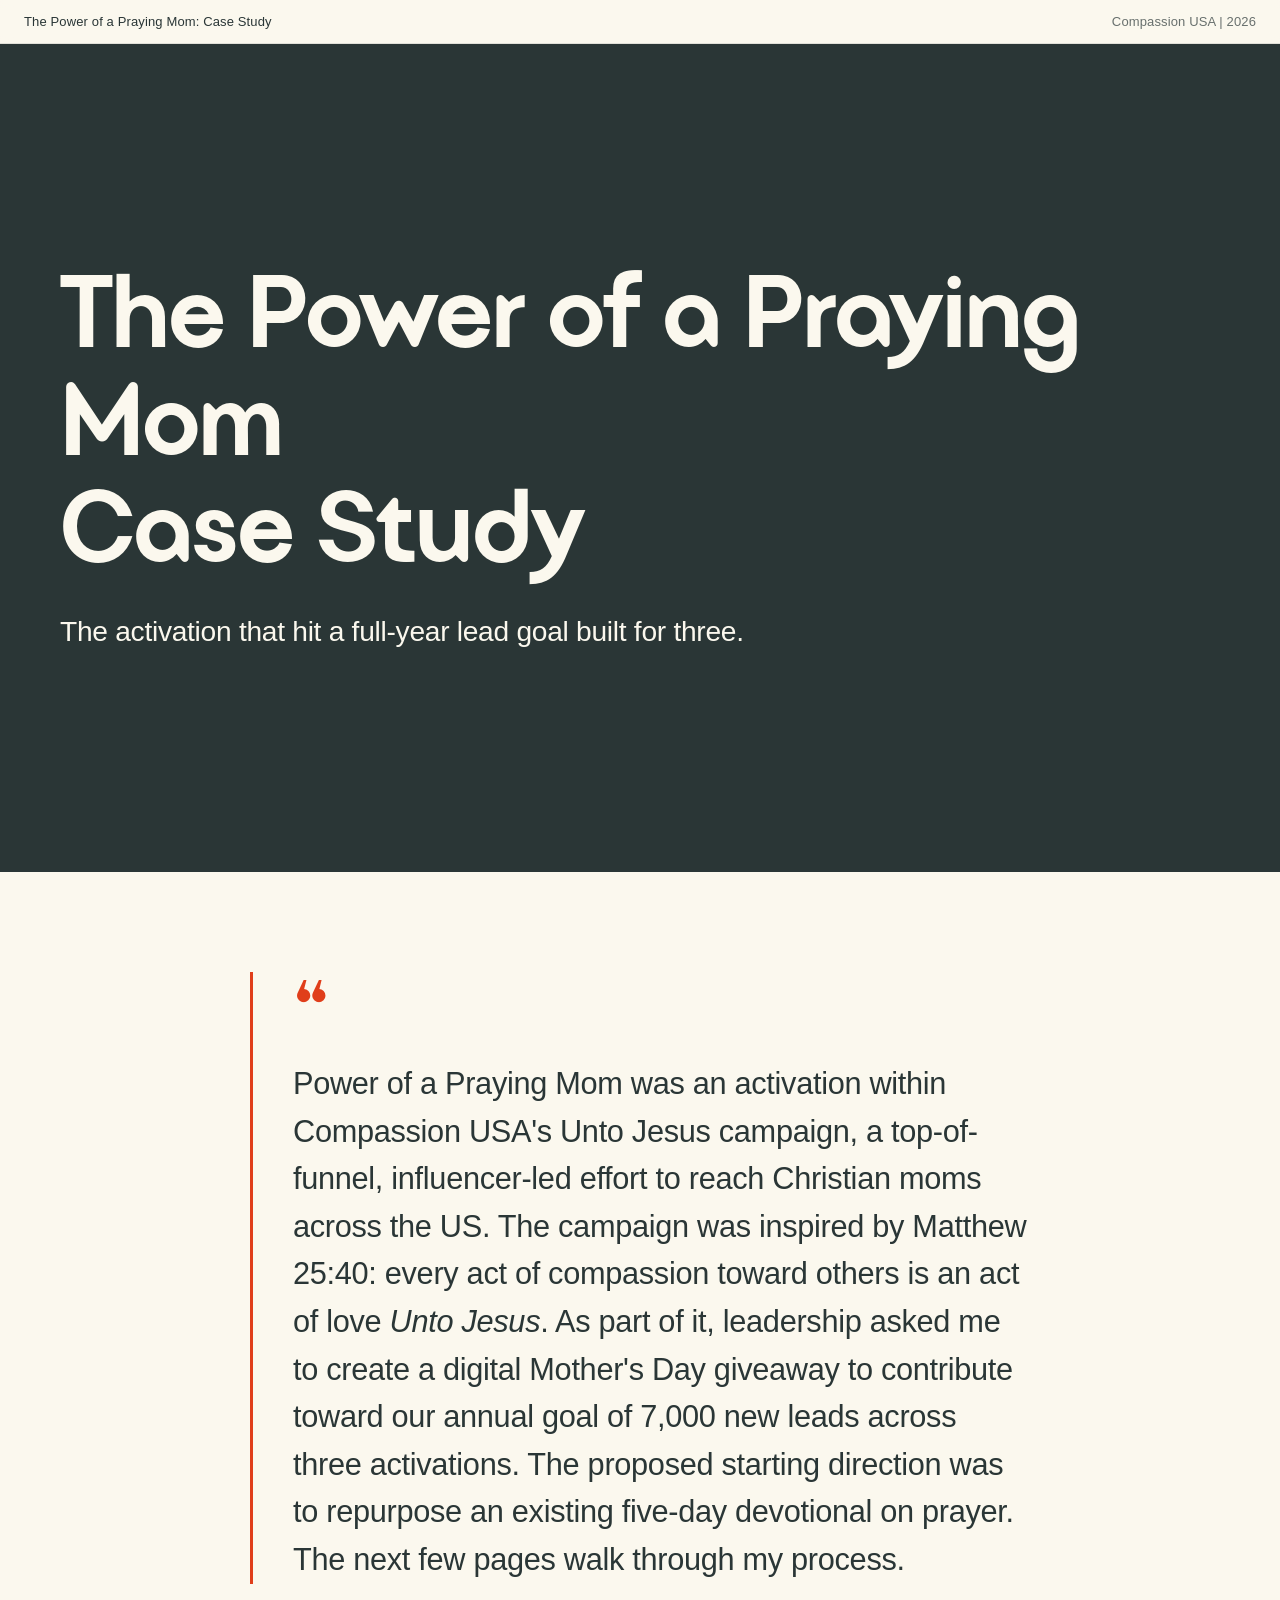
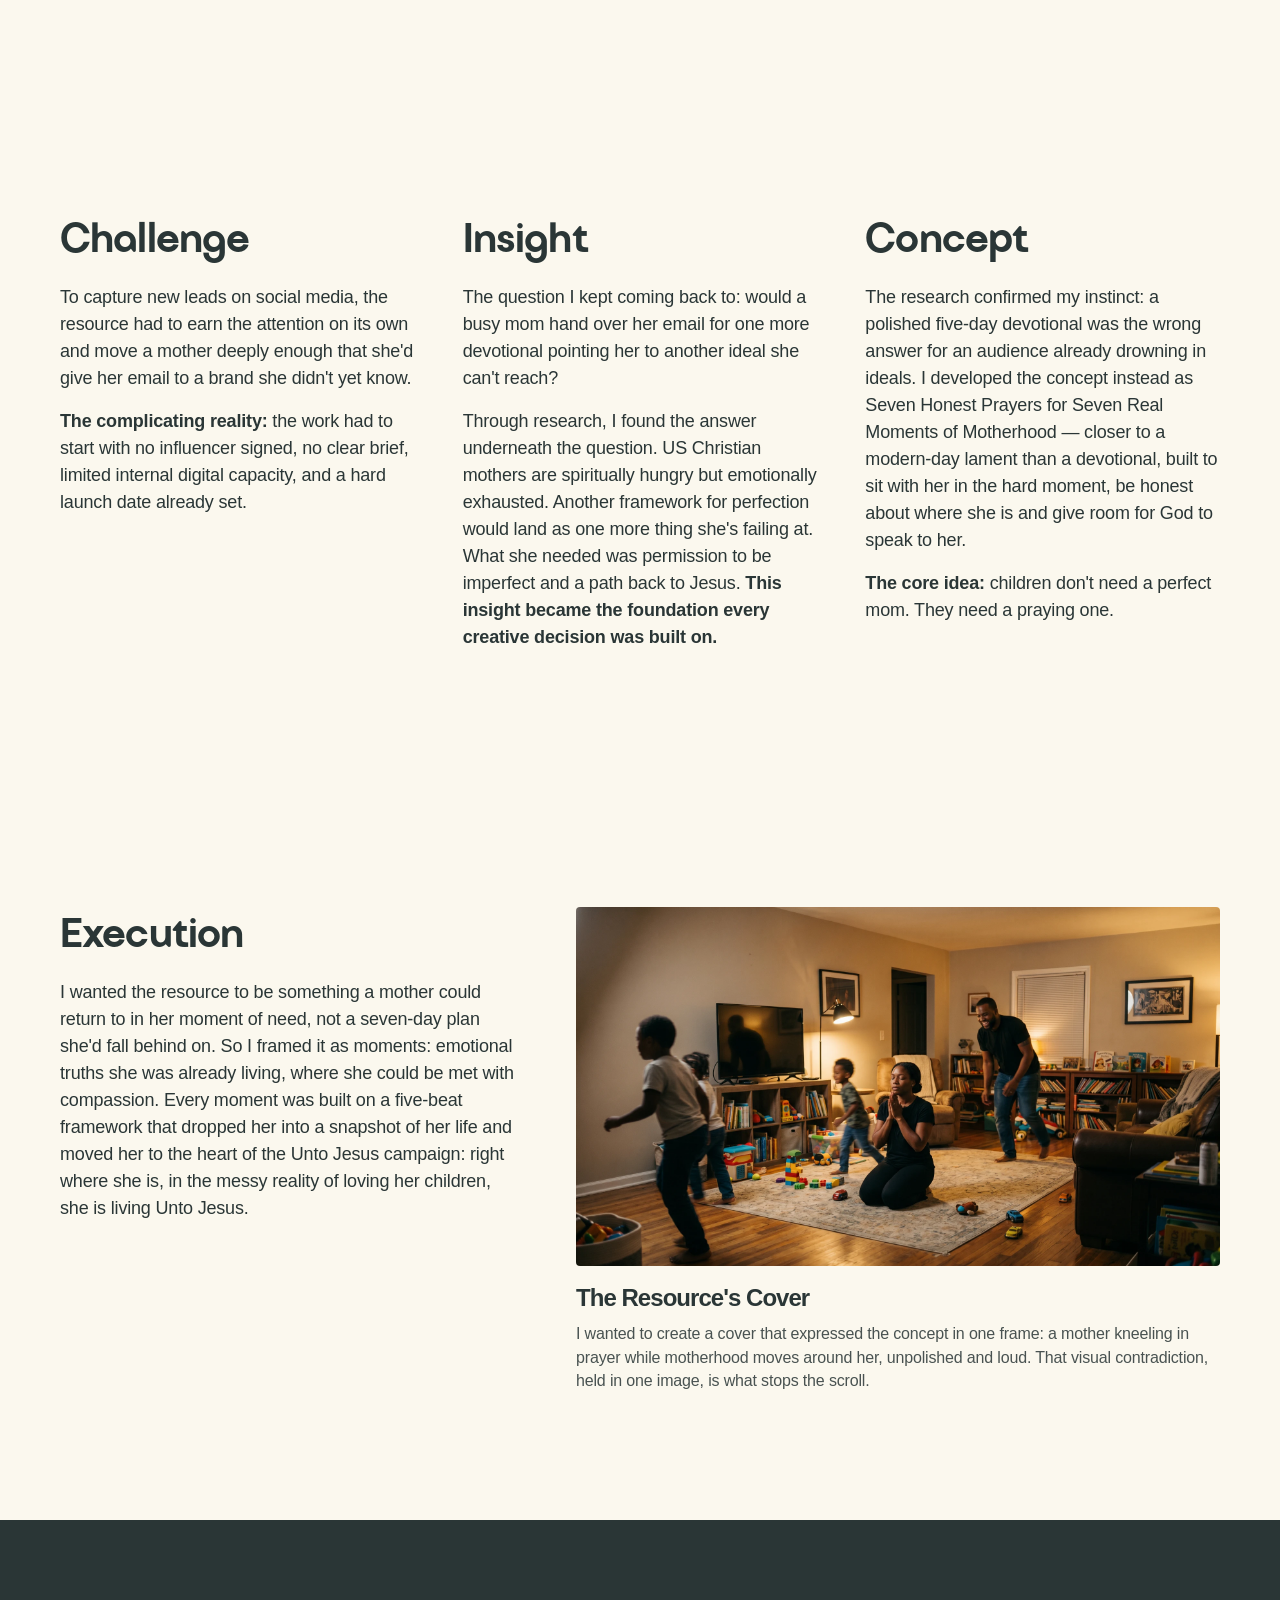
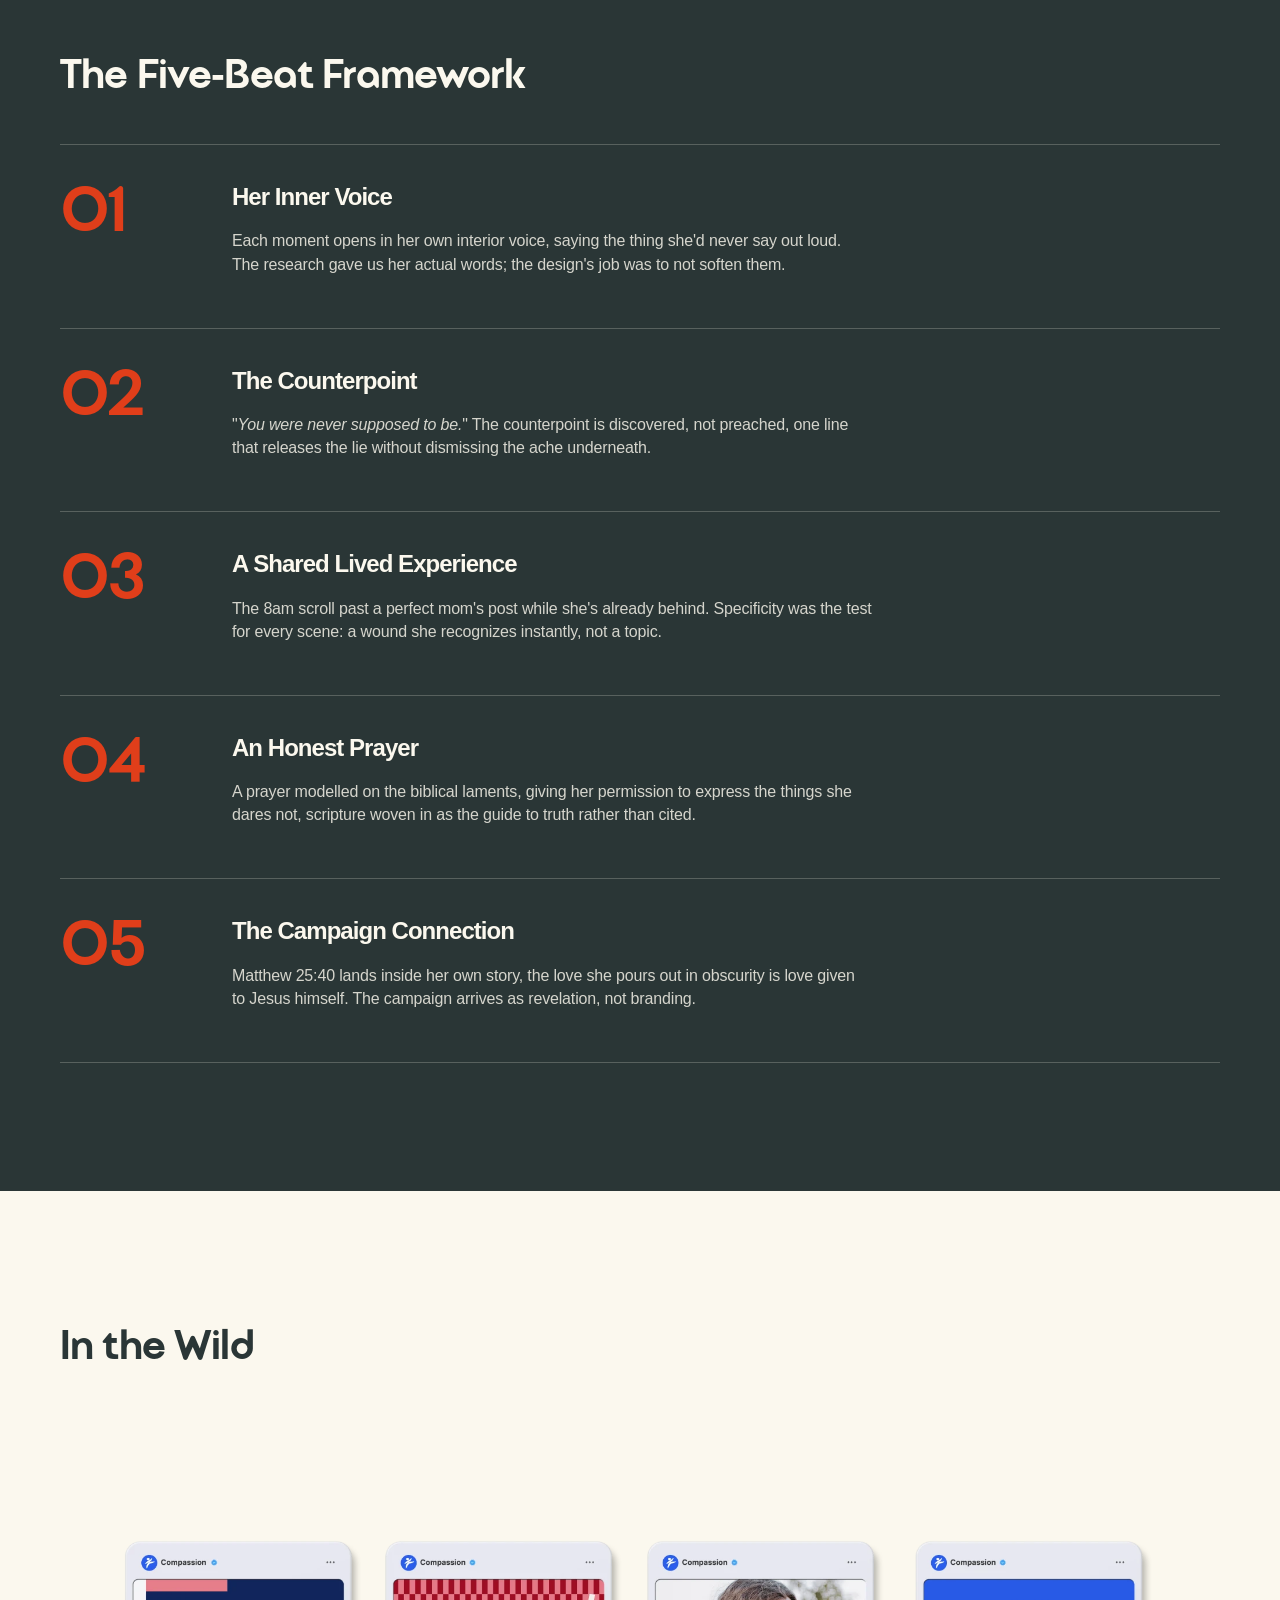
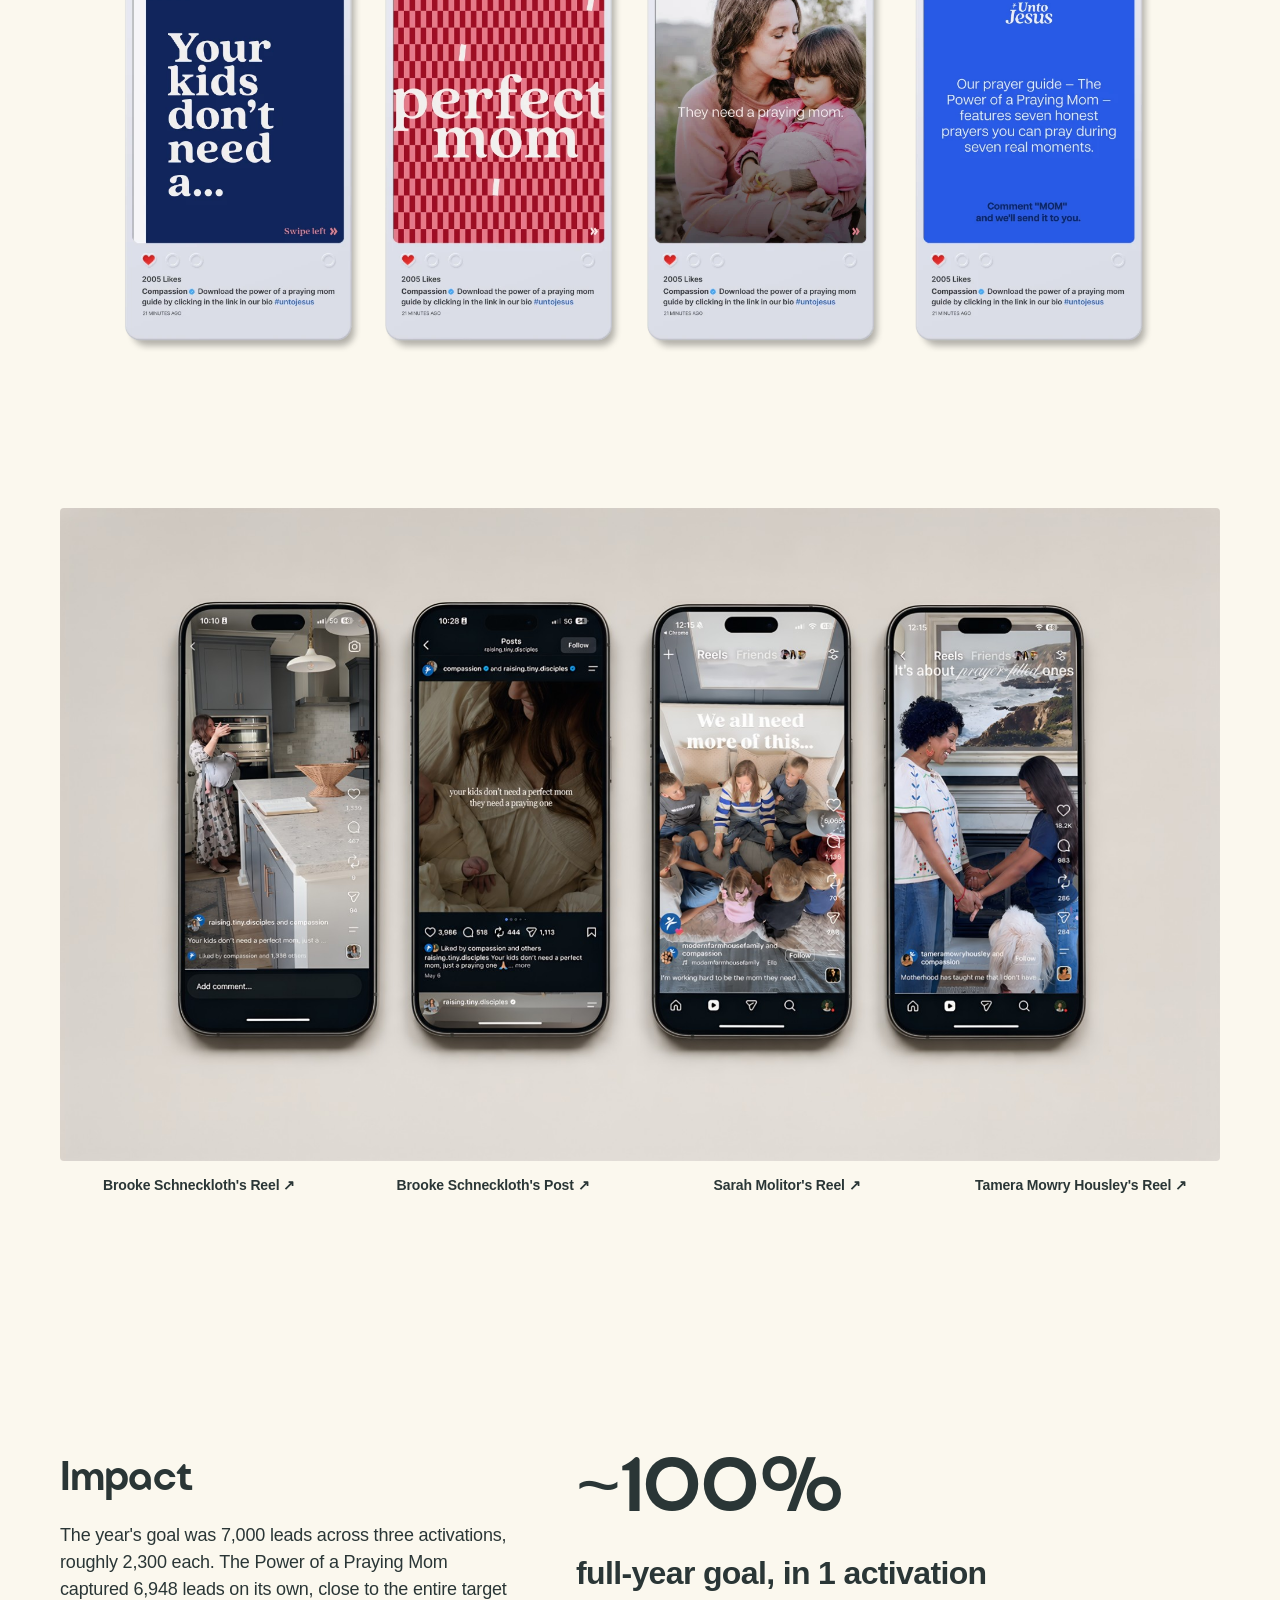
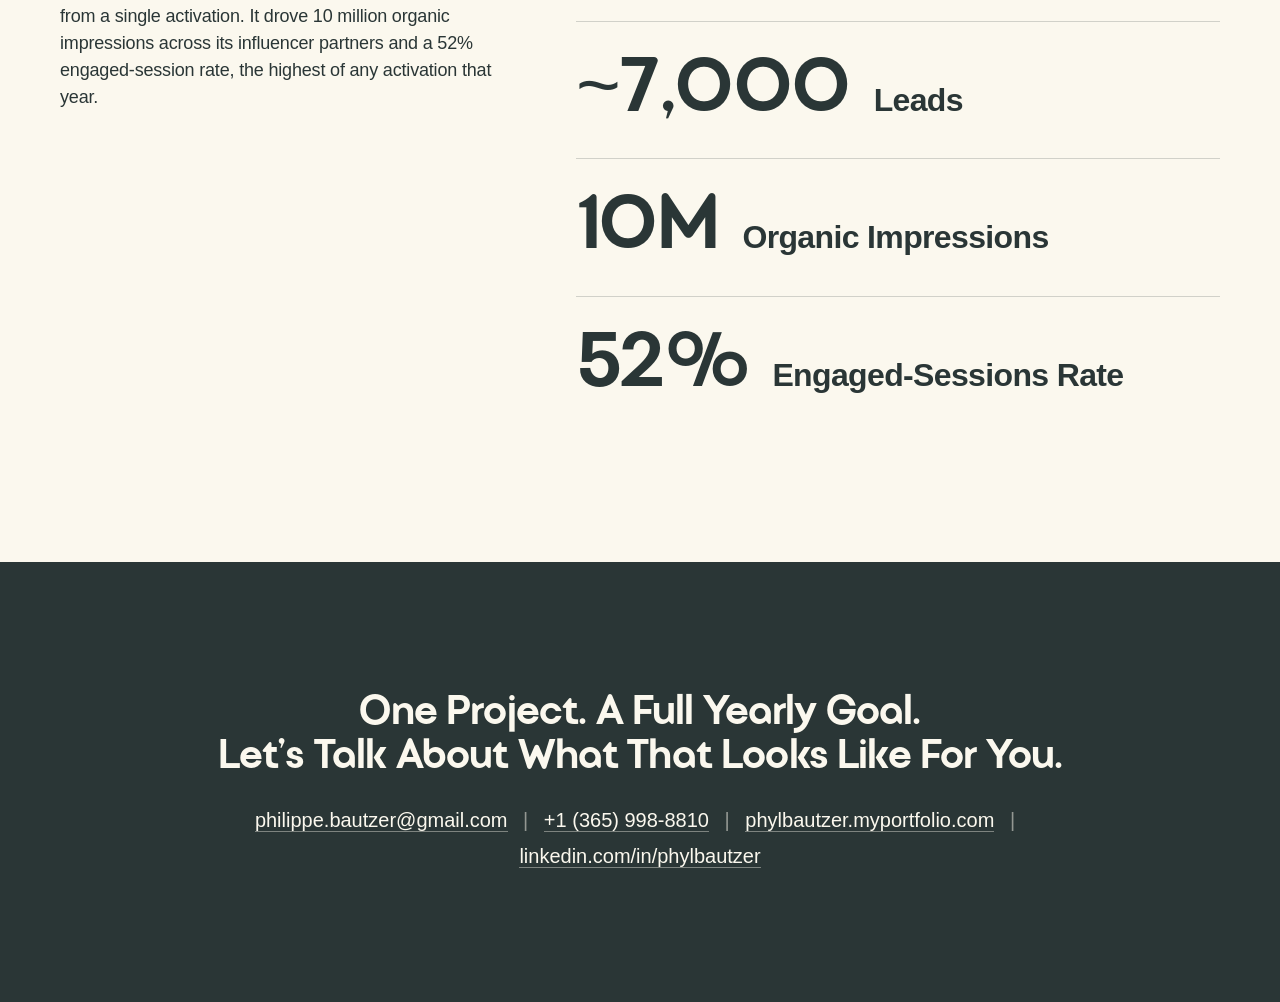
==== index.html @ 55fdddd6 "Initial build: Power of a Praying Mom case study page" ====
<!DOCTYPE html>
<html lang="en">
<head>
<meta charset="UTF-8">
<meta name="viewport" content="width=device-width, initial-scale=1.0">
<title>The Power of a Praying Mom: Case Study</title>
<meta name="description" content="How a repurposed devotional became a five-beat prayer framework that hit a full-year lead goal in a single activation, a Compassion USA case study by Phyl Bautzer.">
<link rel="stylesheet" href="assets/styles.css">
</head>
<body>

<header class="site-bar">
  <span class="site-bar__title">The Power of a Praying Mom: Case Study</span>
  <span class="site-bar__meta">Compassion USA | 2026</span>
</header>

<main>

  <!-- Cover -->
  <section class="section section--cover">
    <div class="section__inner">
      <h1 class="display">The Power of a Praying Mom<br>Case Study</h1>
      <p class="lede">The activation that hit a full-year lead goal built for three.</p>
    </div>
  </section>

  <!-- Context -->
  <section class="section section--context">
    <div class="section__inner">
      <div class="context">
        <span class="context__mark" aria-hidden="true">&#8220;</span>
        <p class="body-large">Power of a Praying Mom was an activation within Compassion USA's Unto Jesus campaign, a top-of-funnel, influencer-led effort to reach Christian moms across the US. The campaign was inspired by Matthew 25:40: every act of compassion toward others is an act of love <em>Unto Jesus</em>. As part of it, leadership asked me to create a digital Mother's Day giveaway to contribute toward our annual goal of 7,000 new leads across three activations. The proposed starting direction was to repurpose an existing five-day devotional on prayer. The next few pages walk through my process.</p>
      </div>
    </div>
  </section>

  <!-- Challenge / Insight / Concept -->
  <section class="section section--triptych">
    <div class="section__inner">
      <div class="triptych">
        <div class="triptych__col">
          <h2 class="h2">Challenge</h2>
          <p class="body">To capture new leads on social media, the resource had to earn the attention on its own and move a mother deeply enough that she'd give her email to a brand she didn't yet know.</p>
          <p class="body"><strong>The complicating reality:</strong> the work had to start with no influencer signed, no clear brief, limited internal digital capacity, and a hard launch date already set.</p>
        </div>
        <div class="triptych__col">
          <h2 class="h2">Insight</h2>
          <p class="body">The question I kept coming back to: would a busy mom hand over her email for one more devotional pointing her to another ideal she can't reach?</p>
          <p class="body">Through research, I found the answer underneath the question. US Christian mothers are spiritually hungry but emotionally exhausted. Another framework for perfection would land as one more thing she's failing at. What she needed was permission to be imperfect and a path back to Jesus. <strong>This insight became the foundation every creative decision was built on.</strong></p>
        </div>
        <div class="triptych__col">
          <h2 class="h2">Concept</h2>
          <p class="body">The research confirmed my instinct: a polished five-day devotional was the wrong answer for an audience already drowning in ideals. I developed the concept instead as Seven Honest Prayers for Seven Real Moments of Motherhood — closer to a modern-day lament than a devotional, built to sit with her in the hard moment, be honest about where she is and give room for God to speak to her.</p>
          <p class="body"><strong>The core idea:</strong> children don't need a perfect mom. They need a praying one.</p>
        </div>
      </div>
    </div>
  </section>

  <!-- Execution -->
  <section class="section section--execution">
    <div class="section__inner">
      <div class="execution">
        <div class="execution__text">
          <h2 class="h2">Execution</h2>
          <p class="body">I wanted the resource to be something a mother could return to in her moment of need, not a seven-day plan she'd fall behind on. So I framed it as moments: emotional truths she was already living, where she could be met with compassion. Every moment was built on a five-beat framework that dropped her into a snapshot of her life and moved her to the heart of the Unto Jesus campaign: right where she is, in the messy reality of loving her children, she is living Unto Jesus.</p>
        </div>
        <figure class="execution__figure">
          <img src="assets/images/execution-cover.webp" alt="A mother kneels in prayer on the living room floor while her children play and run around her." loading="lazy">
          <figcaption>
            <span class="h3">The Resource's Cover</span>
            <span class="caption">I wanted to create a cover that expressed the concept in one frame: a mother kneeling in prayer while motherhood moves around her, unpolished and loud. That visual contradiction, held in one image, is what stops the scroll.</span>
          </figcaption>
        </figure>
      </div>
    </div>
  </section>

  <!-- Five-Beat Framework -->
  <section class="section section--framework">
    <div class="section__inner">
      <h2 class="h2">The Five-Beat Framework</h2>
      <ol class="framework">
        <li class="framework__beat">
          <span class="beat-num display">01</span>
          <div class="framework__beat-copy">
            <h3 class="h3">Her Inner Voice</h3>
            <p class="caption">Each moment opens in her own interior voice, saying the thing she'd never say out loud. The research gave us her actual words; the design's job was to not soften them.</p>
          </div>
        </li>
        <li class="framework__beat">
          <span class="beat-num display">02</span>
          <div class="framework__beat-copy">
            <h3 class="h3">The Counterpoint</h3>
            <p class="caption">"<em>You were never supposed to be.</em>" The counterpoint is discovered, not preached, one line that releases the lie without dismissing the ache underneath.</p>
          </div>
        </li>
        <li class="framework__beat">
          <span class="beat-num display">03</span>
          <div class="framework__beat-copy">
            <h3 class="h3">A Shared Lived Experience</h3>
            <p class="caption">The 8am scroll past a perfect mom's post while she's already behind. Specificity was the test for every scene: a wound she recognizes instantly, not a topic.</p>
          </div>
        </li>
        <li class="framework__beat">
          <span class="beat-num display">04</span>
          <div class="framework__beat-copy">
            <h3 class="h3">An Honest Prayer</h3>
            <p class="caption">A prayer modelled on the biblical laments, giving her permission to express the things she dares not, scripture woven in as the guide to truth rather than cited.</p>
          </div>
        </li>
        <li class="framework__beat">
          <span class="beat-num display">05</span>
          <div class="framework__beat-copy">
            <h3 class="h3">The Campaign Connection</h3>
            <p class="caption">Matthew 25:40 lands inside her own story, the love she pours out in obscurity is love given to Jesus himself. The campaign arrives as revelation, not branding.</p>
          </div>
        </li>
      </ol>
    </div>
  </section>

  <!-- Social proof -->
  <section class="section section--social">
    <div class="section__inner">
      <h2 class="h2">In the Wild</h2>

      <div class="social-block">
        <img src="assets/images/social-posts.webp" alt="Four Compassion Instagram post mockups: a bold headline card, a checkerboard 'perfect mom' card, a mother and daughter photo, and an Unto Jesus prayer-guide card." loading="lazy" class="social-block__img">
      </div>

      <div class="social-block">
        <div class="phone-strip">
          <img src="assets/images/social-phones.jpg" alt="Four phone screens showing influencer Instagram posts and reels about the Power of a Praying Mom prayer guide." loading="lazy" class="social-block__img">
          <a class="phone-strip__link" style="left:0%;width:25%" href="https://www.instagram.com/p/DYNIEpit6vM/" target="_blank" rel="noopener" aria-label="View Brooke Schneckloth's Power of a Praying Mom Instagram Reel"></a>
          <a class="phone-strip__link" style="left:25%;width:25%" href="https://www.instagram.com/p/DYAAEEFjeEn/?igsh=MXh1MHZuN2M1NnFjYQ%3D%3D" target="_blank" rel="noopener" aria-label="View Brooke Schneckloth's Power of a Praying Mom Instagram Post"></a>
          <a class="phone-strip__link" style="left:50%;width:25%" href="https://www.instagram.com/p/DYC7VZSg4Fa/" target="_blank" rel="noopener" aria-label="View Sarah Molitor's Power of a Praying Mom Instagram Reel"></a>
          <a class="phone-strip__link" style="left:75%;width:25%" href="https://www.instagram.com/p/DatQf2huILf/" target="_blank" rel="noopener" aria-label="View Tamera Mowry Housley's Power of a Praying Mom Instagram Reel"></a>
        </div>
        <div class="phone-strip__captions">
          <a href="https://www.instagram.com/p/DYNIEpit6vM/" target="_blank" rel="noopener">Brooke Schneckloth's Reel ↗</a>
          <a href="https://www.instagram.com/p/DYAAEEFjeEn/?igsh=MXh1MHZuN2M1NnFjYQ%3D%3D" target="_blank" rel="noopener">Brooke Schneckloth's Post ↗</a>
          <a href="https://www.instagram.com/p/DYC7VZSg4Fa/" target="_blank" rel="noopener">Sarah Molitor's Reel ↗</a>
          <a href="https://www.instagram.com/p/DatQf2huILf/" target="_blank" rel="noopener">Tamera Mowry Housley's Reel ↗</a>
        </div>
      </div>
    </div>
  </section>

  <!-- Impact -->
  <section class="section section--impact">
    <div class="section__inner">
      <div class="impact">
        <div class="impact__text">
          <h2 class="h2">Impact</h2>
          <p class="body">The year's goal was 7,000 leads across three activations, roughly 2,300 each. The Power of a Praying Mom captured 6,948 leads on its own, close to the entire target from a single activation. It drove 10 million organic impressions across its influencer partners and a 52% engaged-session rate, the highest of any activation that year.</p>
        </div>
        <div class="impact__stats">
          <div class="stat">
            <span class="stat__num display">~100%</span>
            <span class="stat__label">full-year goal, in 1 activation</span>
          </div>
          <div class="stat">
            <span class="stat__num display">~7,000</span>
            <span class="stat__label">Leads</span>
          </div>
          <div class="stat">
            <span class="stat__num display">10M</span>
            <span class="stat__label">Organic Impressions</span>
          </div>
          <div class="stat">
            <span class="stat__num display">52%</span>
            <span class="stat__label">Engaged-Sessions Rate</span>
          </div>
        </div>
      </div>
    </div>
  </section>

  <!-- Contact -->
  <section class="section section--contact">
    <div class="section__inner">
      <h2 class="display display--contact">One Project. A Full Yearly Goal.<br>Let's Talk About What That Looks Like For You.</h2>
      <p class="contact-links">
        <a href="mailto:philippe.bautzer@gmail.com">philippe.bautzer@gmail.com</a>
        <span aria-hidden="true">|</span>
        <a href="tel:+13659988810">+1 (365) 998-8810</a>
        <span aria-hidden="true">|</span>
        <a href="https://phylbautzer.myportfolio.com" target="_blank" rel="noopener">phylbautzer.myportfolio.com</a>
        <span aria-hidden="true">|</span>
        <a href="https://www.linkedin.com/in/phylbautzer" target="_blank" rel="noopener">linkedin.com/in/phylbautzer</a>
      </p>
    </div>
  </section>

</main>

</body>
</html>
---- assets/styles.css ----
/* ---------------------------------------------------------
   The Power of a Praying Mom — Case Study
   Tokens sourced from the Figma file: Ivory #FBF8EE, Green #2A3636,
   Red #E03E1A. Display type: Gate. Body type: Helvetica Neue.
--------------------------------------------------------- */

@font-face {
  font-family: "Gate";
  src: url("fonts/Gate-Regular.otf") format("opentype");
  font-weight: 400;
  font-style: normal;
  font-display: swap;
}

@font-face {
  font-family: "Gate";
  src: url("fonts/Gate-Italic.otf") format("opentype");
  font-weight: 400;
  font-style: italic;
  font-display: swap;
}

:root {
  --ivory: #fbf8ee;
  --green: #2a3636;
  --red: #e03e1a;

  --font-display: "Gate", ui-rounded, "Helvetica Neue", sans-serif;
  --font-body: "Helvetica Neue", Helvetica, Arial, sans-serif;

  --max-width: 1160px;
  --gutter: 24px;
}

* {
  box-sizing: border-box;
}

html {
  scroll-behavior: smooth;
}

body {
  margin: 0;
  background: var(--ivory);
  color: var(--green);
  font-family: var(--font-body);
  -webkit-font-smoothing: antialiased;
  text-rendering: optimizeLegibility;
}

img {
  max-width: 100%;
  display: block;
}

a {
  color: inherit;
}

/* Site bar */
.site-bar {
  position: sticky;
  top: 0;
  z-index: 10;
  display: flex;
  justify-content: space-between;
  align-items: center;
  gap: 16px;
  padding: 14px var(--gutter);
  background: color-mix(in srgb, var(--ivory) 88%, transparent);
  backdrop-filter: blur(6px);
  border-bottom: 1px solid color-mix(in srgb, var(--green) 12%, transparent);
  font-size: 13px;
  letter-spacing: 0.01em;
}

.site-bar__title {
  white-space: nowrap;
  overflow: hidden;
  text-overflow: ellipsis;
}

.site-bar__meta {
  opacity: 0.7;
  white-space: nowrap;
  flex-shrink: 0;
}

@media (max-width: 560px) {
  .site-bar__title { display: none; }
}

/* Sections */
.section {
  padding: clamp(64px, 10vw, 140px) var(--gutter);
}

.section__inner {
  max-width: var(--max-width);
  margin: 0 auto;
}

.section__inner--narrow {
  max-width: 900px;
}

/* Typography */
.display {
  font-family: var(--font-display);
  font-weight: 400;
  font-size: clamp(44px, 8vw, 112px);
  line-height: 1.05;
  letter-spacing: -0.02em;
  margin: 0;
}

.h2 {
  font-family: var(--font-display);
  font-weight: 400;
  font-size: clamp(28px, 4vw, 42px);
  line-height: 1.34;
  letter-spacing: -0.02em;
  margin: 0 0 16px;
}

.h3 {
  font-family: var(--font-body);
  font-weight: 700;
  font-size: 24px;
  line-height: 1.34;
  letter-spacing: -0.04em;
  margin: 0 0 8px;
  display: block;
}

.lede {
  font-family: var(--font-body);
  font-weight: 400;
  font-size: clamp(18px, 2.2vw, 32px);
  line-height: 1.4;
  letter-spacing: -0.01em;
  max-width: 780px;
  margin: 24px 0 0;
}

.body-large {
  font-family: var(--font-body);
  font-weight: 400;
  font-size: clamp(19px, 2.4vw, 32px);
  line-height: 1.55;
  letter-spacing: -0.01em;
  text-align: center;
  margin: 0;
}

.body {
  font-family: var(--font-body);
  font-weight: 400;
  font-size: 18px;
  line-height: 1.5;
  letter-spacing: -0.01em;
  margin: 0 0 16px;
}

.body:last-child {
  margin-bottom: 0;
}

.caption {
  font-family: var(--font-body);
  font-weight: 400;
  font-size: 16px;
  line-height: 1.45;
  letter-spacing: -0.01em;
  opacity: 0.85;
  display: block;
}

/* Cover */
.section--cover {
  background: var(--green);
  color: var(--ivory);
  min-height: 92vh;
  display: flex;
  align-items: center;
}

/* Context */
.section--context {
  padding-top: clamp(48px, 8vw, 100px);
  padding-bottom: clamp(48px, 8vw, 100px);
}

.context {
  max-width: 780px;
  margin: 0 auto;
  padding-left: clamp(0px, 4vw, 40px);
  border-left: 3px solid var(--red);
}

.context .body-large {
  text-align: left;
}

.context__mark {
  display: block;
  font-family: var(--font-display);
  font-size: clamp(64px, 8vw, 96px);
  line-height: 1;
  color: var(--red);
  margin-bottom: -8px;
}

/* Triptych */
.triptych {
  display: grid;
  grid-template-columns: repeat(3, 1fr);
  gap: 48px;
}

@media (max-width: 800px) {
  .triptych {
    grid-template-columns: 1fr;
    gap: 40px;
  }
}

/* Execution */
.execution {
  display: grid;
  grid-template-columns: 1fr 1.4fr;
  gap: 56px;
  align-items: start;
}

.execution__figure {
  margin: 0;
}

.execution__figure img {
  width: 100%;
  border-radius: 4px;
}

.execution__figure figcaption {
  margin-top: 16px;
}

@media (max-width: 860px) {
  .execution {
    grid-template-columns: 1fr;
  }
  .execution__figure {
    order: -1;
  }
}

/* Framework */
.section--framework {
  background: var(--green);
  color: var(--ivory);
}

.section--framework .h2 {
  max-width: 640px;
}

.framework {
  list-style: none;
  margin: 40px 0 0;
  padding: 0;
  border-top: 1px solid color-mix(in srgb, var(--ivory) 22%, transparent);
}

.framework__beat {
  display: grid;
  grid-template-columns: 140px 1fr;
  gap: 32px;
  align-items: start;
  padding: 36px 0;
  border-bottom: 1px solid color-mix(in srgb, var(--ivory) 22%, transparent);
}

.framework__beat .h3 {
  color: var(--ivory);
}

.framework__beat .caption {
  max-width: 640px;
  opacity: 0.82;
}

.beat-num {
  font-size: clamp(40px, 5vw, 64px);
  color: var(--red);
  line-height: 1;
}

@media (max-width: 700px) {
  .framework__beat {
    grid-template-columns: 1fr;
    gap: 12px;
    padding: 28px 0;
  }
  .beat-num {
    font-size: 32px;
  }
}

/* Social */
.social-block {
  margin-top: 40px;
}

.social-block:first-of-type {
  margin-top: 40px;
}

.social-block__img {
  width: 100%;
  border-radius: 4px;
}

.phone-strip {
  position: relative;
}

.phone-strip__link {
  position: absolute;
  top: 0;
  height: 100%;
  outline: 2px solid transparent;
  outline-offset: -2px;
  transition: outline-color 0.15s ease, background-color 0.15s ease;
}

.phone-strip__link:hover,
.phone-strip__link:focus-visible {
  outline-color: var(--red);
  background-color: color-mix(in srgb, var(--red) 8%, transparent);
}

.phone-strip__captions {
  display: grid;
  grid-template-columns: repeat(4, 1fr);
  gap: 16px;
  margin-top: 16px;
  text-align: center;
}

.phone-strip__captions a {
  font-size: 14px;
  font-weight: 700;
  text-decoration: none;
  letter-spacing: -0.01em;
  border-bottom: 1px solid transparent;
}

.phone-strip__captions a:hover {
  border-bottom-color: var(--green);
}

@media (max-width: 700px) {
  .phone-strip__captions {
    grid-template-columns: repeat(2, 1fr);
  }
}

/* Impact */
.impact {
  display: grid;
  grid-template-columns: 1fr 1.4fr;
  gap: 56px;
  align-items: start;
}

.impact__text .body {
  max-width: 480px;
}

.impact__stats {
  display: flex;
  flex-direction: column;
}

.stat {
  display: flex;
  align-items: baseline;
  gap: 24px;
  flex-wrap: wrap;
  padding: 28px 0;
  border-bottom: 1px solid color-mix(in srgb, var(--green) 20%, transparent);
}

.stat:first-child {
  padding-top: 0;
}

.stat:last-child {
  border-bottom: none;
}

.stat__num {
  font-size: clamp(40px, 6vw, 80px);
  white-space: nowrap;
}

.stat__label {
  font-family: var(--font-body);
  font-weight: 700;
  font-size: clamp(20px, 2.6vw, 32px);
  letter-spacing: -0.02em;
  line-height: 1.2;
}

@media (max-width: 860px) {
  .impact {
    grid-template-columns: 1fr;
    gap: 32px;
  }
}

/* Contact */
.section--contact {
  background: var(--green);
  color: var(--ivory);
  text-align: center;
}

.display--contact {
  font-size: clamp(28px, 5vw, 42px);
  max-width: 900px;
  margin: 0 auto;
}

.contact-links {
  font-family: var(--font-body);
  font-size: clamp(14px, 1.8vw, 20px);
  line-height: 1.8;
  margin: 24px auto 0;
  max-width: 900px;
}

.contact-links a {
  text-decoration: none;
  border-bottom: 1px solid color-mix(in srgb, var(--ivory) 40%, transparent);
}

.contact-links a:hover {
  border-bottom-color: var(--ivory);
}

.contact-links span {
  margin: 0 10px;
  opacity: 0.5;
}

@media (max-width: 560px) {
  .contact-links span {
    display: block;
    margin: 0;
    opacity: 0;
    height: 8px;
  }
}
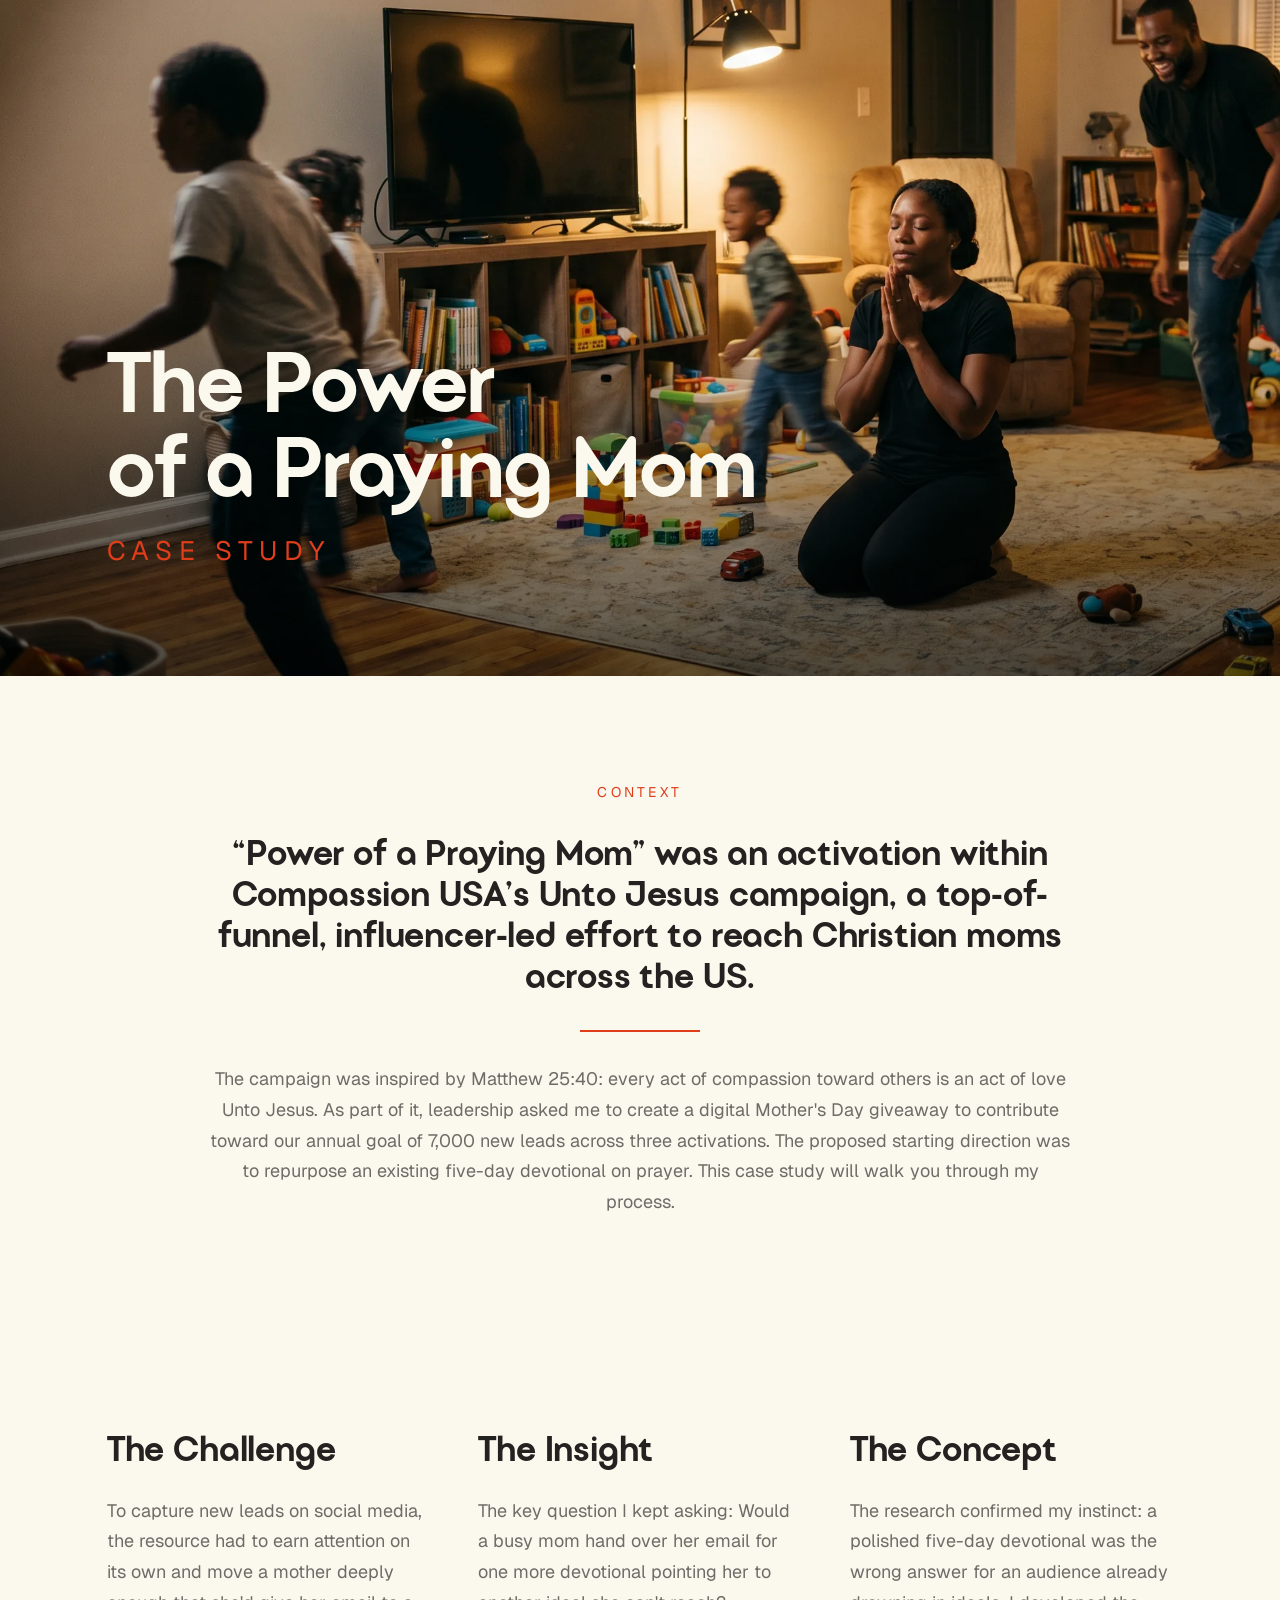
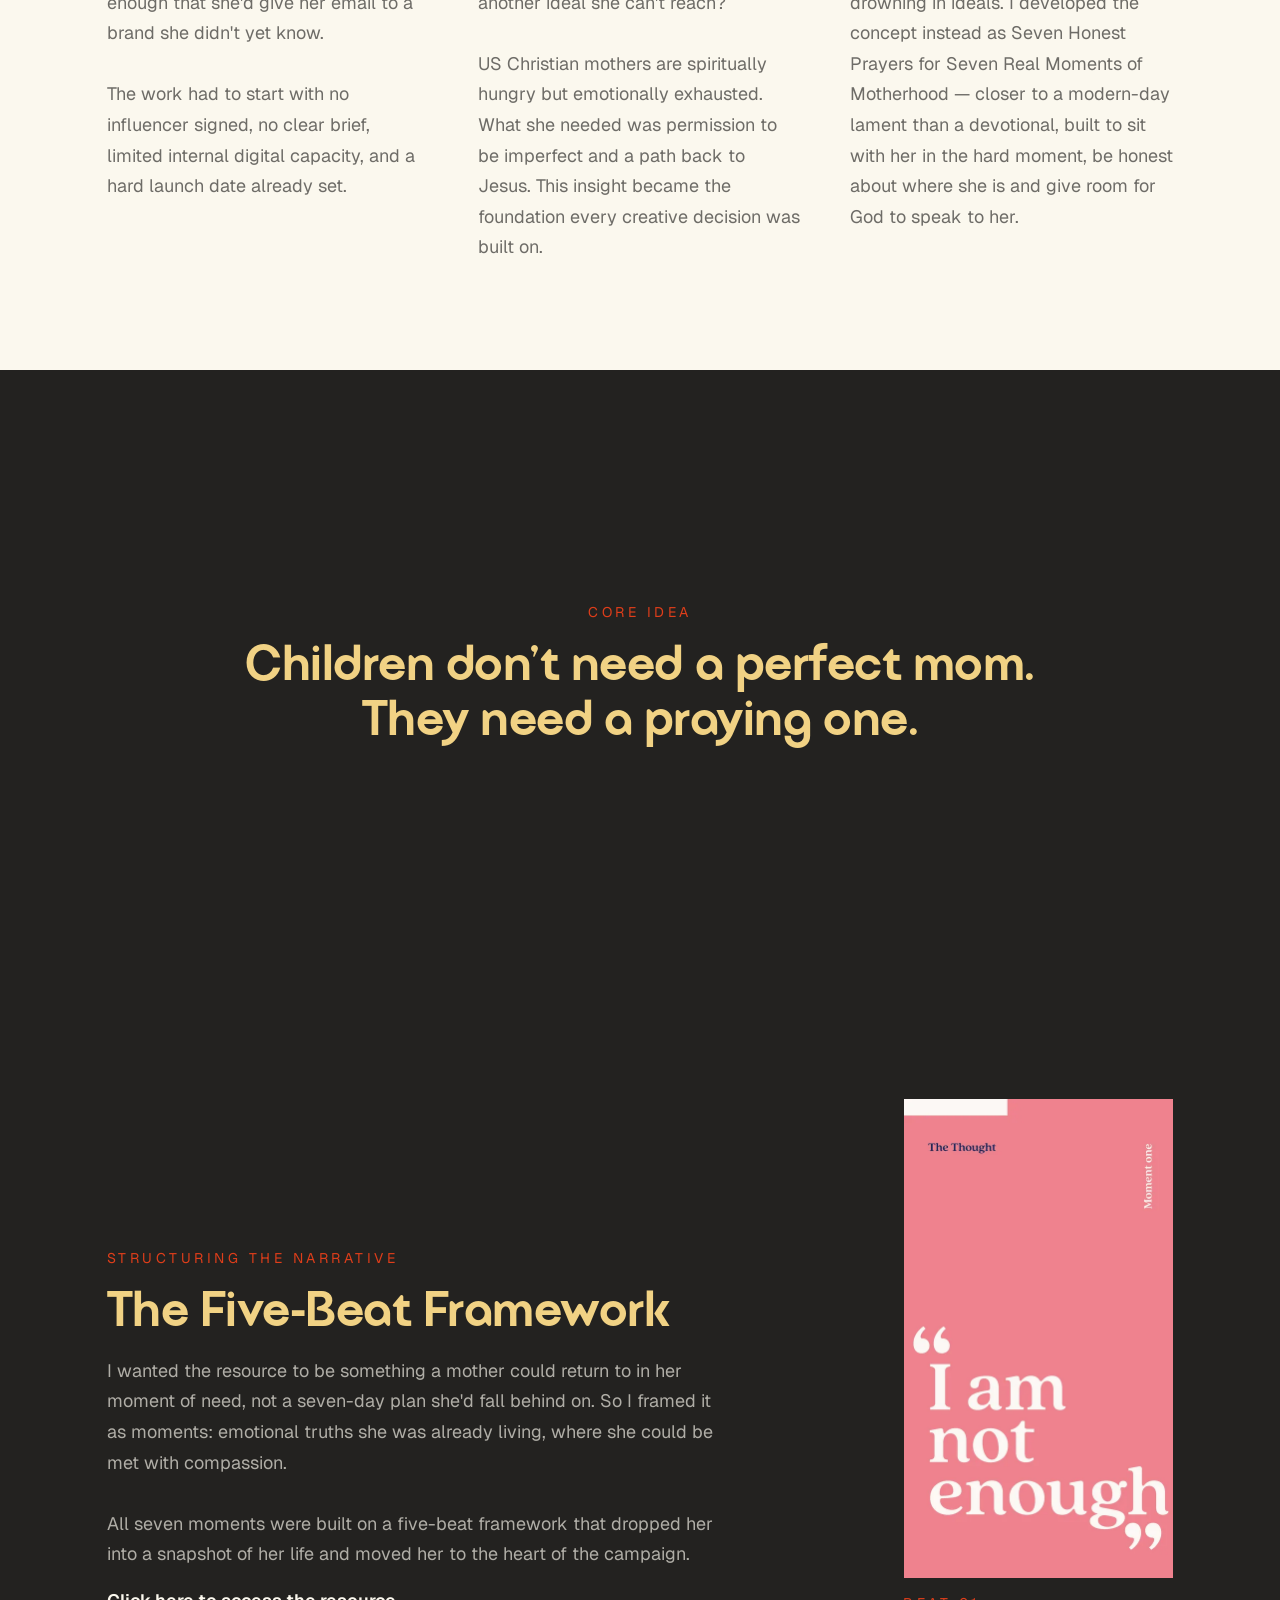
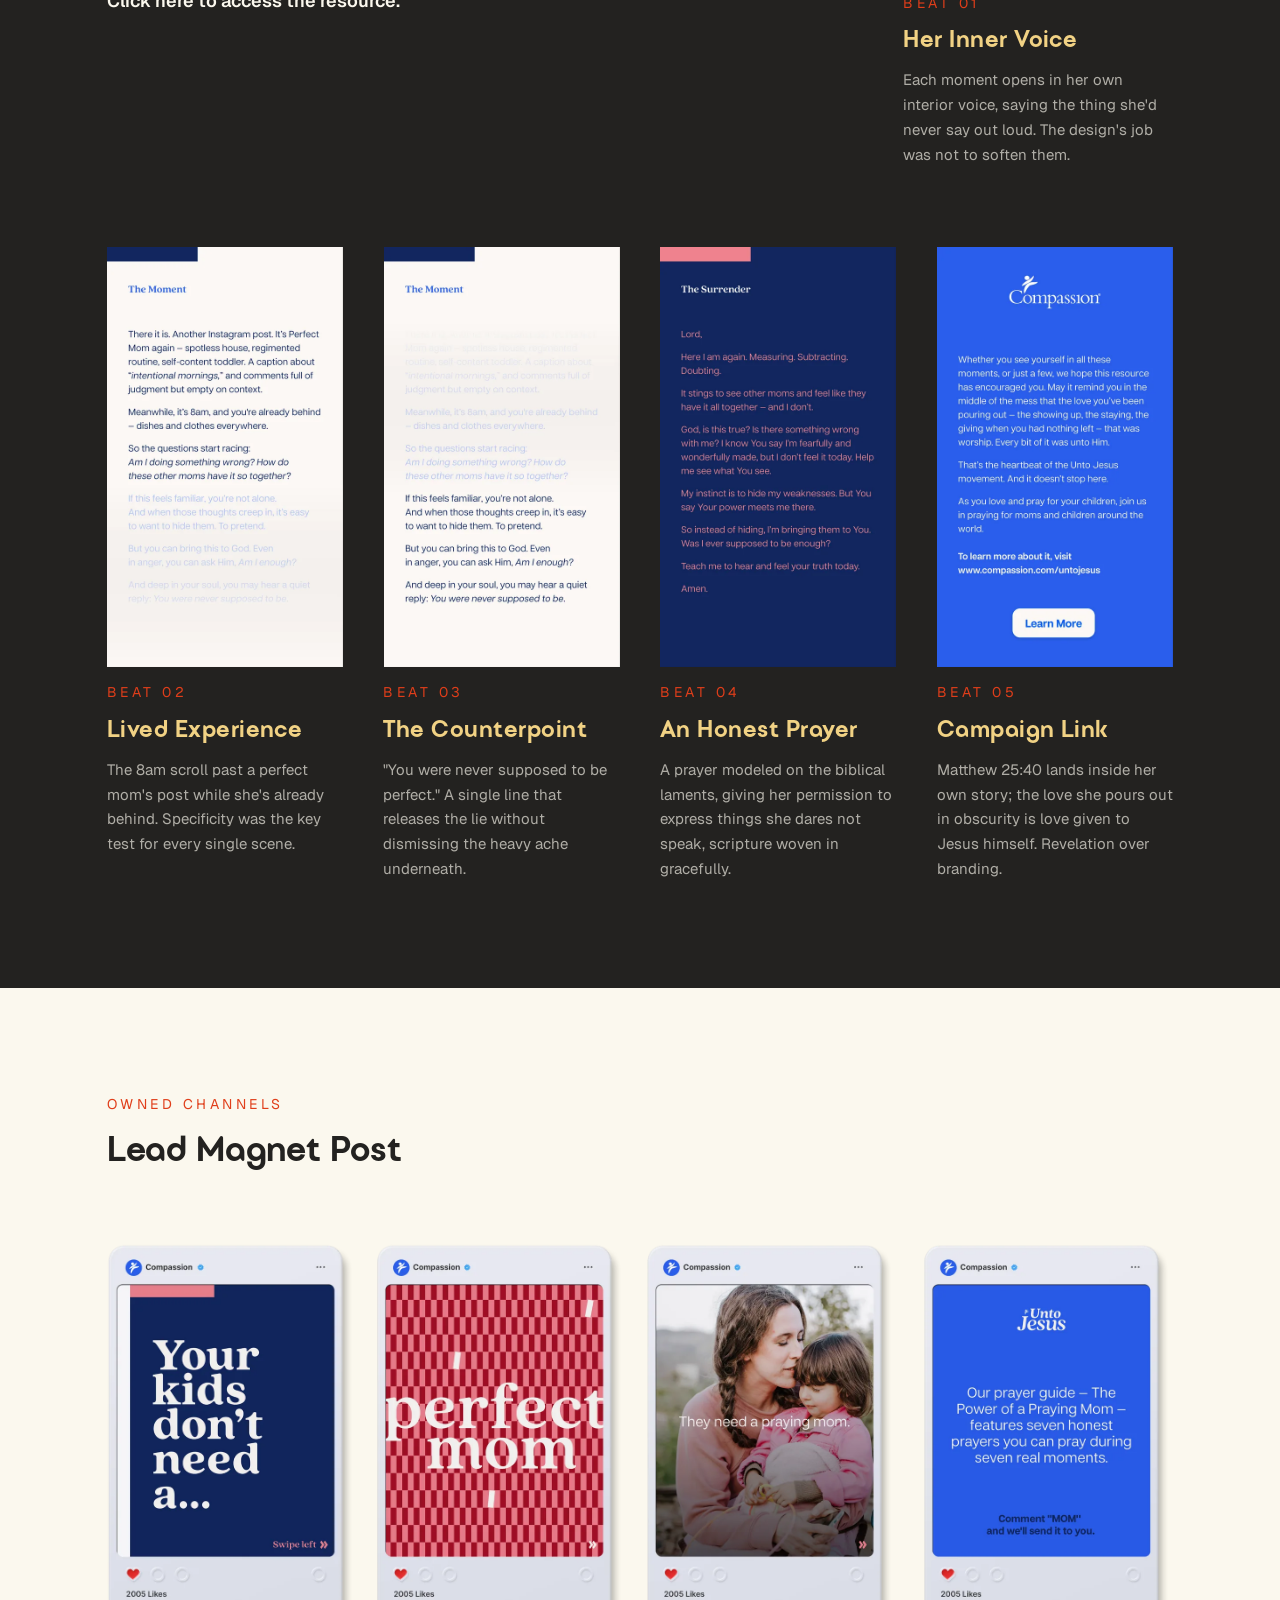
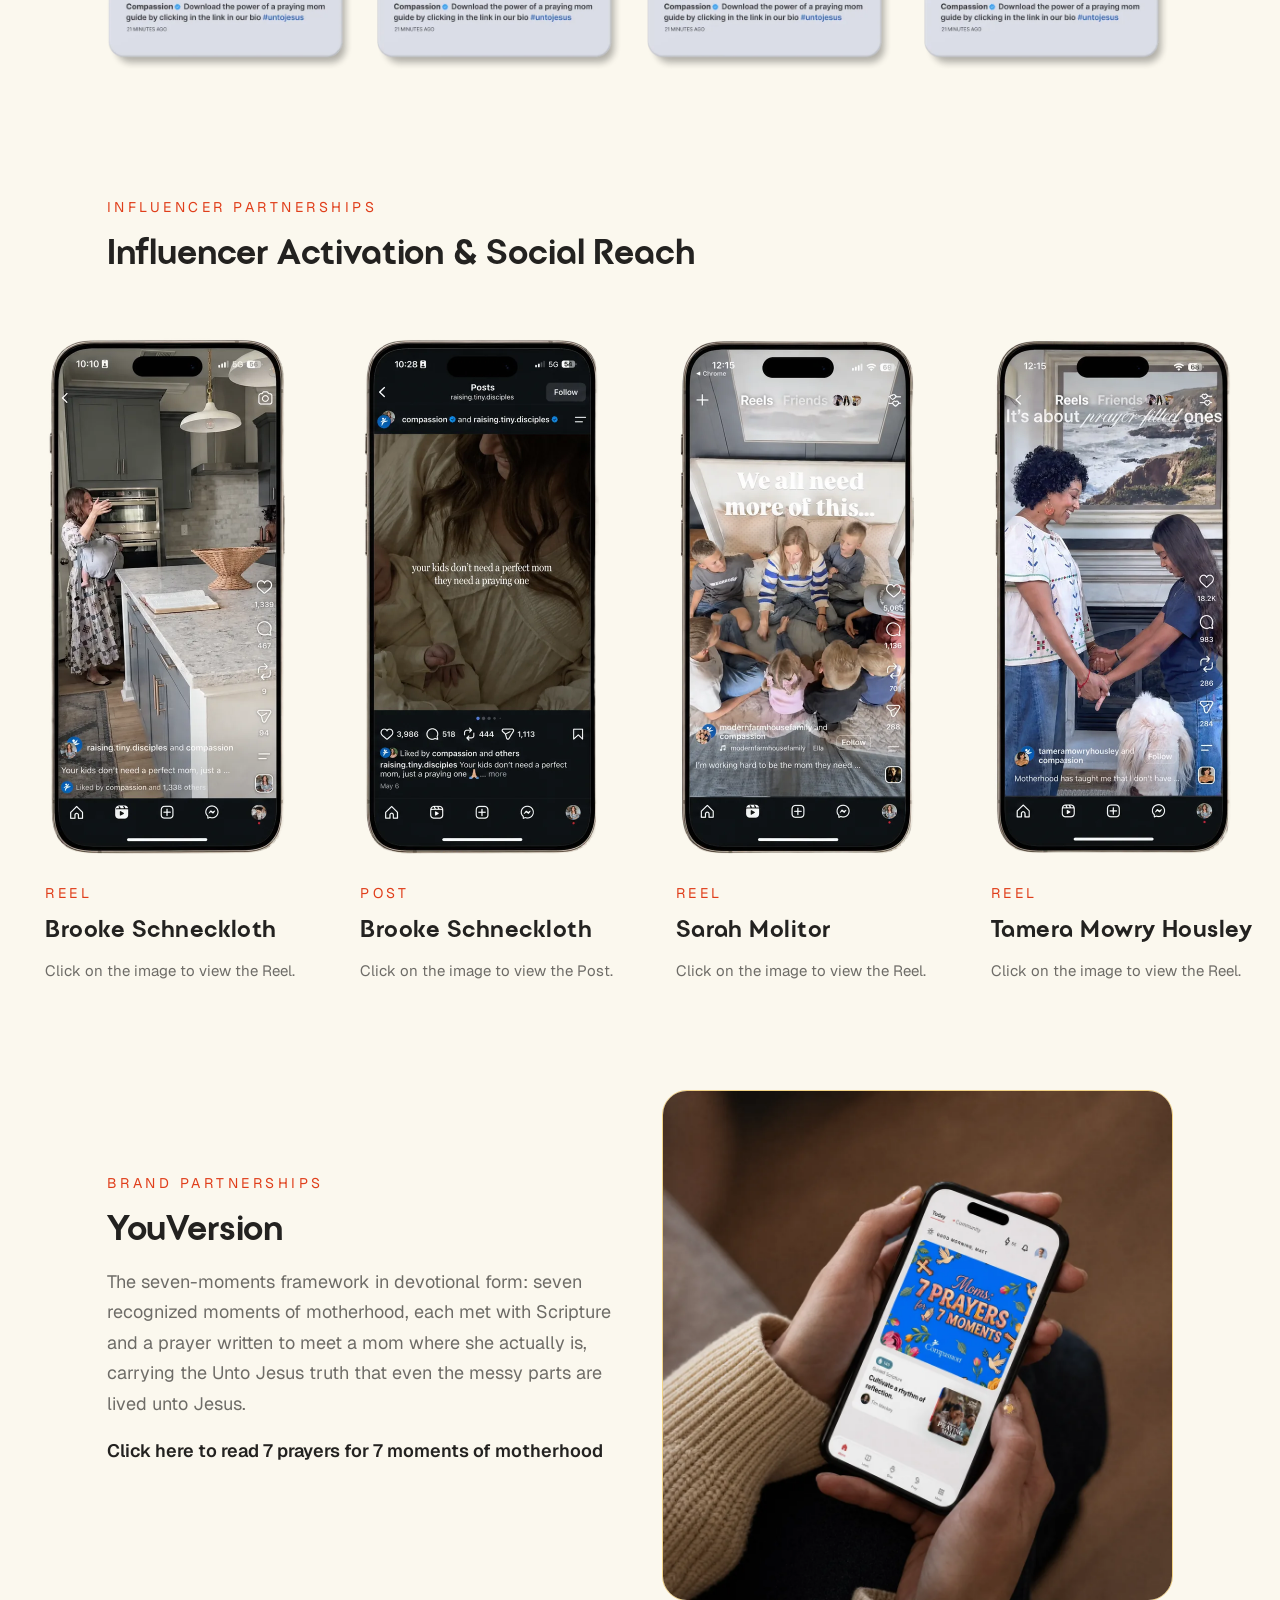
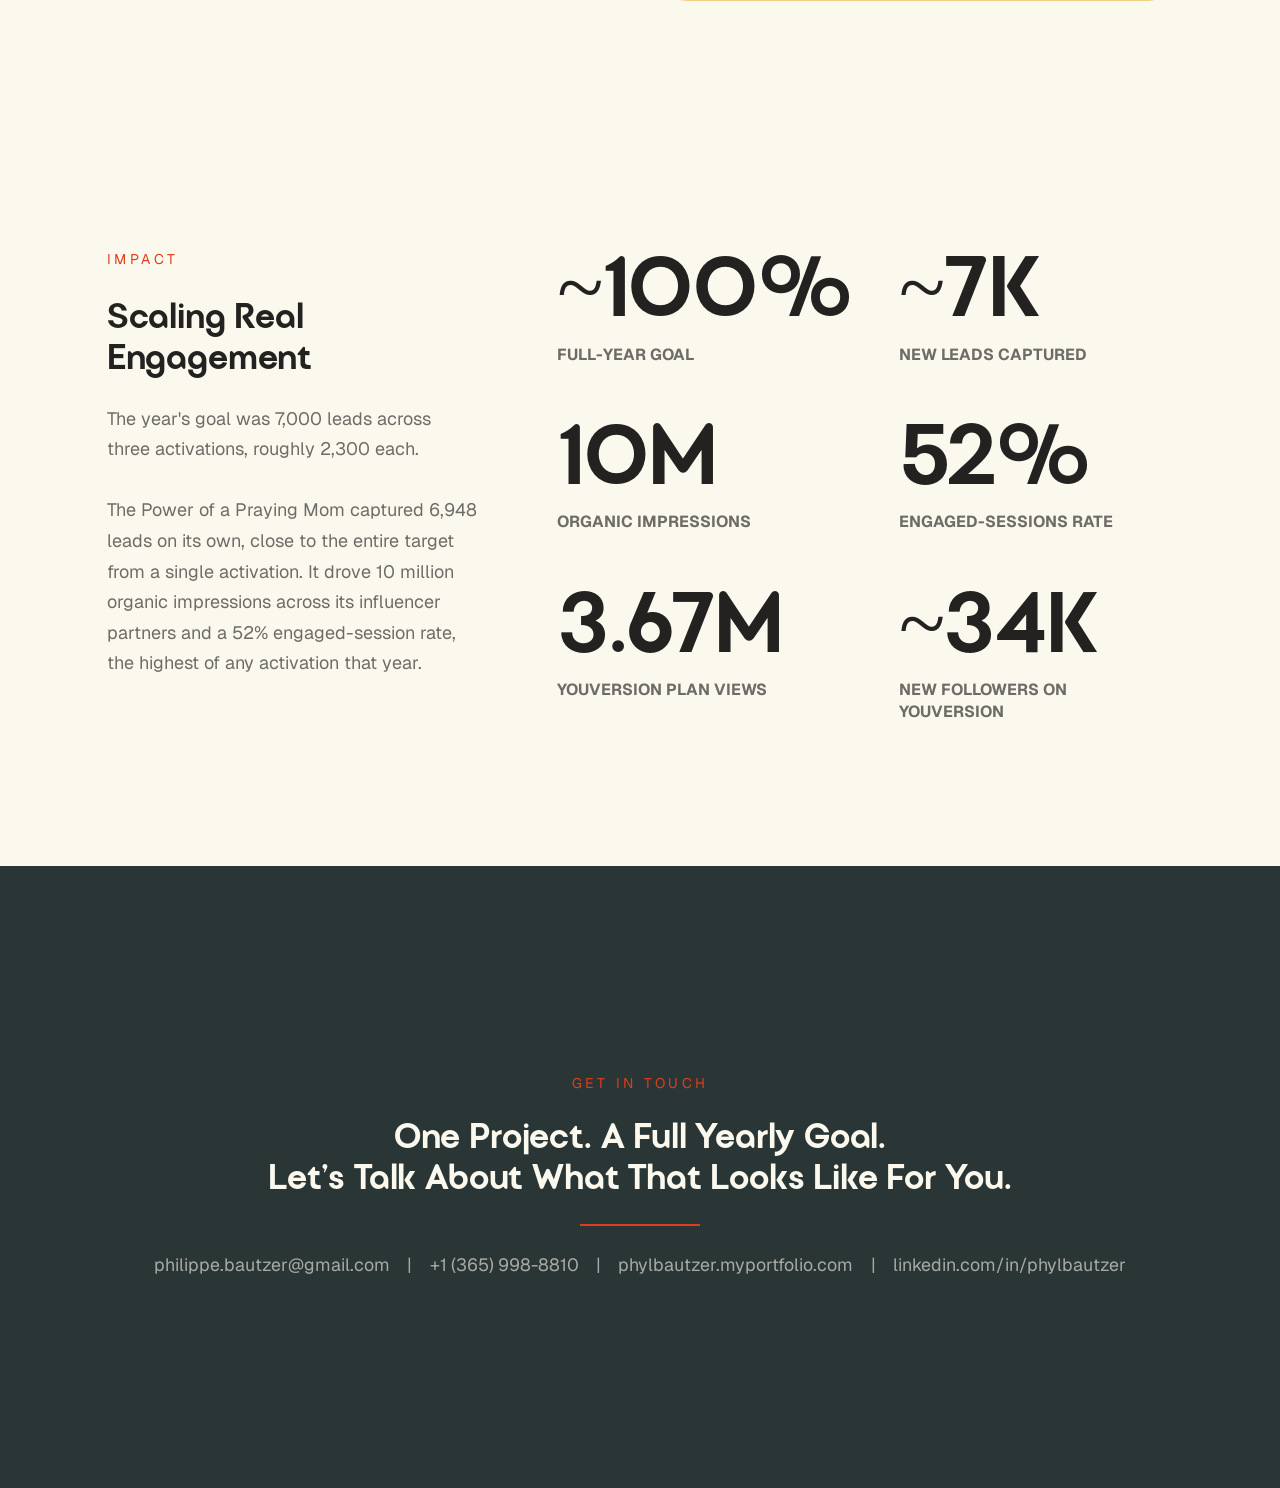
==== commit a1b79190: "Rebuild case study page from updated Figma design New layout matches the Landing Page frame: hero, c" ====
--- a/index.html
+++ b/index.html
@@ -3,197 +3,223 @@
 <head>
 <meta charset="UTF-8">
 <meta name="viewport" content="width=device-width, initial-scale=1.0">
-<title>The Power of a Praying Mom: Case Study</title>
-<meta name="description" content="How a repurposed devotional became a five-beat prayer framework that hit a full-year lead goal in a single activation, a Compassion USA case study by Phyl Bautzer.">
+<title>The Power of a Praying Mom | Case Study</title>
+<meta name="description" content="How a repurposed devotional became a five-beat prayer framework that hit a full-year lead goal in a single activation. A Compassion USA case study by Phyl Bautzer.">
+<meta property="og:type" content="article">
+<meta property="og:title" content="The Power of a Praying Mom | Case Study">
+<meta property="og:description" content="One activation. A full-year lead goal. A Compassion USA case study by Phyl Bautzer.">
+<meta property="og:url" content="https://phylb81.github.io/power-of-a-praying-mom-case-study/">
+<meta property="og:image" content="https://phylb81.github.io/power-of-a-praying-mom-case-study/assets/images/og.jpg">
+<meta name="twitter:card" content="summary_large_image">
+<link rel="preconnect" href="https://fonts.googleapis.com">
+<link rel="preconnect" href="https://fonts.gstatic.com" crossorigin>
+<link rel="stylesheet" href="https://fonts.googleapis.com/css2?family=Geist:wght@400;600;700&display=swap">
 <link rel="stylesheet" href="assets/styles.css">
 </head>
 <body>
 
-<header class="site-bar">
-  <span class="site-bar__title">The Power of a Praying Mom: Case Study</span>
-  <span class="site-bar__meta">Compassion USA | 2026</span>
-</header>
-
 <main>
 
-  <!-- Cover -->
-  <section class="section section--cover">
-    <div class="section__inner">
-      <h1 class="display">The Power of a Praying Mom<br>Case Study</h1>
-      <p class="lede">The activation that hit a full-year lead goal built for three.</p>
-    </div>
-  </section>
+  <!-- Hero -->
+  <header class="hero">
+    <img class="hero__img" src="assets/images/hero.webp" alt="A mother kneels in prayer on the living room floor while her children run and play around her." fetchpriority="high">
+    <div class="hero__content">
+      <h1 class="hero__title">The Power <br>of a Praying Mom</h1>
+      <p class="hero__label">Case Study</p>
+    </div>
+  </header>
 
   <!-- Context -->
-  <section class="section section--context">
-    <div class="section__inner">
-      <div class="context">
-        <span class="context__mark" aria-hidden="true">&#8220;</span>
-        <p class="body-large">Power of a Praying Mom was an activation within Compassion USA's Unto Jesus campaign, a top-of-funnel, influencer-led effort to reach Christian moms across the US. The campaign was inspired by Matthew 25:40: every act of compassion toward others is an act of love <em>Unto Jesus</em>. As part of it, leadership asked me to create a digital Mother's Day giveaway to contribute toward our annual goal of 7,000 new leads across three activations. The proposed starting direction was to repurpose an existing five-day devotional on prayer. The next few pages walk through my process.</p>
-      </div>
+  <section class="context">
+    <div class="context__wrap">
+      <p class="eyebrow">Context</p>
+      <p class="context__quote">“Power of a Praying Mom” was an activation within Compassion USA's Unto Jesus campaign, a top-of-funnel, influencer-led effort to reach Christian moms across the US.</p>
+      <img class="rule" src="assets/images/rule.svg" width="120" height="2" alt="">
+      <p class="context__body">The campaign was inspired by Matthew 25:40: every act of compassion toward others is an act of love Unto Jesus. As part of it, leadership asked me to create a digital Mother's Day giveaway to contribute toward our annual goal of 7,000 new leads across three activations. The proposed starting direction was to repurpose an existing five-day devotional on prayer. This case study will walk you through my process.</p>
     </div>
   </section>
 
   <!-- Challenge / Insight / Concept -->
-  <section class="section section--triptych">
-    <div class="section__inner">
-      <div class="triptych">
-        <div class="triptych__col">
-          <h2 class="h2">Challenge</h2>
-          <p class="body">To capture new leads on social media, the resource had to earn the attention on its own and move a mother deeply enough that she'd give her email to a brand she didn't yet know.</p>
-          <p class="body"><strong>The complicating reality:</strong> the work had to start with no influencer signed, no clear brief, limited internal digital capacity, and a hard launch date already set.</p>
+  <section class="cic">
+    <div class="cic__col">
+      <h2 class="h2">The Challenge</h2>
+      <div class="body">
+        <p>To capture new leads on social media, the resource had to earn attention on its own and move a mother deeply enough that she'd give her email to a brand she didn't yet know.</p>
+        <p>The work had to start with no influencer signed, no clear brief, limited internal digital capacity, and a hard launch date already set.</p>
+      </div>
+    </div>
+    <div class="cic__col">
+      <h2 class="h2">The Insight</h2>
+      <div class="body">
+        <p>The key question I kept asking: Would a busy mom hand over her email for one more devotional pointing her to another ideal she can't reach?</p>
+        <p>US Christian mothers are spiritually hungry but emotionally exhausted. What she needed was permission to be imperfect and a path back to Jesus. This insight became the foundation every creative decision was built on.</p>
+      </div>
+    </div>
+    <div class="cic__col">
+      <h2 class="h2">The Concept</h2>
+      <div class="body">
+        <p>The research confirmed my instinct: a polished five-day devotional was the wrong answer for an audience already drowning in ideals. I developed the concept instead as Seven Honest Prayers for Seven Real Moments of Motherhood — closer to a modern-day lament than a devotional, built to sit with her in the hard moment, be honest about where she is and give room for God to speak to her.</p>
+      </div>
+    </div>
+  </section>
+
+  <!-- Core idea -->
+  <section class="core">
+    <p class="eyebrow">Core idea</p>
+    <h2 class="core__line">Children don’t need a perfect mom. <br class="br-wide">They need a praying one.</h2>
+  </section>
+
+  <!-- Five-Beat Framework -->
+  <section class="framework">
+    <div class="framework__top">
+      <div class="block-text">
+        <p class="eyebrow">Structuring the narrative</p>
+        <h2 class="h1 framework__title">The Five-Beat Framework</h2>
+        <div class="body body--light">
+          <p>I wanted the resource to be something a mother could return to in her moment of need, not a seven-day plan she'd fall behind on. So I framed it as moments: emotional truths she was already living, where she could be met with compassion.</p>
+          <p>All seven moments were built on a five-beat framework that dropped her into a snapshot of her life and moved her to the heart of the campaign.</p>
         </div>
-        <div class="triptych__col">
-          <h2 class="h2">Insight</h2>
-          <p class="body">The question I kept coming back to: would a busy mom hand over her email for one more devotional pointing her to another ideal she can't reach?</p>
-          <p class="body">Through research, I found the answer underneath the question. US Christian mothers are spiritually hungry but emotionally exhausted. Another framework for perfection would land as one more thing she's failing at. What she needed was permission to be imperfect and a path back to Jesus. <strong>This insight became the foundation every creative decision was built on.</strong></p>
-        </div>
-        <div class="triptych__col">
-          <h2 class="h2">Concept</h2>
-          <p class="body">The research confirmed my instinct: a polished five-day devotional was the wrong answer for an audience already drowning in ideals. I developed the concept instead as Seven Honest Prayers for Seven Real Moments of Motherhood — closer to a modern-day lament than a devotional, built to sit with her in the hard moment, be honest about where she is and give room for God to speak to her.</p>
-          <p class="body"><strong>The core idea:</strong> children don't need a perfect mom. They need a praying one.</p>
-        </div>
-      </div>
-    </div>
-  </section>
-
-  <!-- Execution -->
-  <section class="section section--execution">
-    <div class="section__inner">
-      <div class="execution">
-        <div class="execution__text">
-          <h2 class="h2">Execution</h2>
-          <p class="body">I wanted the resource to be something a mother could return to in her moment of need, not a seven-day plan she'd fall behind on. So I framed it as moments: emotional truths she was already living, where she could be met with compassion. Every moment was built on a five-beat framework that dropped her into a snapshot of her life and moved her to the heart of the Unto Jesus campaign: right where she is, in the messy reality of loving her children, she is living Unto Jesus.</p>
-        </div>
-        <figure class="execution__figure">
-          <img src="assets/images/execution-cover.webp" alt="A mother kneels in prayer on the living room floor while her children play and run around her." loading="lazy">
-          <figcaption>
-            <span class="h3">The Resource's Cover</span>
-            <span class="caption">I wanted to create a cover that expressed the concept in one frame: a mother kneeling in prayer while motherhood moves around her, unpolished and loud. That visual contradiction, held in one image, is what stops the scroll.</span>
-          </figcaption>
-        </figure>
-      </div>
-    </div>
-  </section>
-
-  <!-- Five-Beat Framework -->
-  <section class="section section--framework">
-    <div class="section__inner">
-      <h2 class="h2">The Five-Beat Framework</h2>
-      <ol class="framework">
-        <li class="framework__beat">
-          <span class="beat-num display">01</span>
-          <div class="framework__beat-copy">
-            <h3 class="h3">Her Inner Voice</h3>
-            <p class="caption">Each moment opens in her own interior voice, saying the thing she'd never say out loud. The research gave us her actual words; the design's job was to not soften them.</p>
-          </div>
-        </li>
-        <li class="framework__beat">
-          <span class="beat-num display">02</span>
-          <div class="framework__beat-copy">
-            <h3 class="h3">The Counterpoint</h3>
-            <p class="caption">"<em>You were never supposed to be.</em>" The counterpoint is discovered, not preached, one line that releases the lie without dismissing the ache underneath.</p>
-          </div>
-        </li>
-        <li class="framework__beat">
-          <span class="beat-num display">03</span>
-          <div class="framework__beat-copy">
-            <h3 class="h3">A Shared Lived Experience</h3>
-            <p class="caption">The 8am scroll past a perfect mom's post while she's already behind. Specificity was the test for every scene: a wound she recognizes instantly, not a topic.</p>
-          </div>
-        </li>
-        <li class="framework__beat">
-          <span class="beat-num display">04</span>
-          <div class="framework__beat-copy">
-            <h3 class="h3">An Honest Prayer</h3>
-            <p class="caption">A prayer modelled on the biblical laments, giving her permission to express the things she dares not, scripture woven in as the guide to truth rather than cited.</p>
-          </div>
-        </li>
-        <li class="framework__beat">
-          <span class="beat-num display">05</span>
-          <div class="framework__beat-copy">
-            <h3 class="h3">The Campaign Connection</h3>
-            <p class="caption">Matthew 25:40 lands inside her own story, the love she pours out in obscurity is love given to Jesus himself. The campaign arrives as revelation, not branding.</p>
-          </div>
-        </li>
-      </ol>
-    </div>
-  </section>
-
-  <!-- Social proof -->
-  <section class="section section--social">
-    <div class="section__inner">
-      <h2 class="h2">In the Wild</h2>
-
-      <div class="social-block">
-        <img src="assets/images/social-posts.webp" alt="Four Compassion Instagram post mockups: a bold headline card, a checkerboard 'perfect mom' card, a mother and daughter photo, and an Unto Jesus prayer-guide card." loading="lazy" class="social-block__img">
-      </div>
-
-      <div class="social-block">
-        <div class="phone-strip">
-          <img src="assets/images/social-phones.jpg" alt="Four phone screens showing influencer Instagram posts and reels about the Power of a Praying Mom prayer guide." loading="lazy" class="social-block__img">
-          <a class="phone-strip__link" style="left:0%;width:25%" href="https://www.instagram.com/p/DYNIEpit6vM/" target="_blank" rel="noopener" aria-label="View Brooke Schneckloth's Power of a Praying Mom Instagram Reel"></a>
-          <a class="phone-strip__link" style="left:25%;width:25%" href="https://www.instagram.com/p/DYAAEEFjeEn/?igsh=MXh1MHZuN2M1NnFjYQ%3D%3D" target="_blank" rel="noopener" aria-label="View Brooke Schneckloth's Power of a Praying Mom Instagram Post"></a>
-          <a class="phone-strip__link" style="left:50%;width:25%" href="https://www.instagram.com/p/DYC7VZSg4Fa/" target="_blank" rel="noopener" aria-label="View Sarah Molitor's Power of a Praying Mom Instagram Reel"></a>
-          <a class="phone-strip__link" style="left:75%;width:25%" href="https://www.instagram.com/p/DatQf2huILf/" target="_blank" rel="noopener" aria-label="View Tamera Mowry Housley's Power of a Praying Mom Instagram Reel"></a>
-        </div>
-        <div class="phone-strip__captions">
-          <a href="https://www.instagram.com/p/DYNIEpit6vM/" target="_blank" rel="noopener">Brooke Schneckloth's Reel ↗</a>
-          <a href="https://www.instagram.com/p/DYAAEEFjeEn/?igsh=MXh1MHZuN2M1NnFjYQ%3D%3D" target="_blank" rel="noopener">Brooke Schneckloth's Post ↗</a>
-          <a href="https://www.instagram.com/p/DYC7VZSg4Fa/" target="_blank" rel="noopener">Sarah Molitor's Reel ↗</a>
-          <a href="https://www.instagram.com/p/DatQf2huILf/" target="_blank" rel="noopener">Tamera Mowry Housley's Reel ↗</a>
-        </div>
-      </div>
-    </div>
+        <a class="text-link text-link--light" href="https://www.compassion.com/unto-jesus/#start-the-journey" target="_blank" rel="noopener">Click here to access the resource.</a>
+      </div>
+      <article class="beat">
+        <img src="assets/images/beat-01.webp" width="270" height="479" loading="lazy" alt="Resource page on a coral background reading “I am not enough” in large serif type.">
+        <p class="eyebrow">Beat 01</p>
+        <h3 class="h3">Her Inner Voice</h3>
+        <p class="beat__copy">Each moment opens in her own interior voice, saying the thing she'd never say out loud. The design's job was not to soften them.</p>
+      </article>
+    </div>
+
+    <div class="beats">
+      <article class="beat">
+        <img src="assets/images/beat-02.webp" width="270" height="479" loading="lazy" alt="Resource page titled “The Moment” describing an 8am scroll past a perfect mom's Instagram post.">
+        <p class="eyebrow">Beat 02</p>
+        <h3 class="h3">Lived Experience</h3>
+        <p class="beat__copy">The 8am scroll past a perfect mom's post while she's already behind. Specificity was the key test for every single scene.</p>
+      </article>
+      <article class="beat">
+        <img src="assets/images/beat-03.webp" width="270" height="479" loading="lazy" alt="Resource page continuing “The Moment”, ending with the line “You were never supposed to be perfect.”">
+        <p class="eyebrow">Beat 03</p>
+        <h3 class="h3">The Counterpoint</h3>
+        <p class="beat__copy">"You were never supposed to be perfect." A single line that releases the lie without dismissing the heavy ache underneath.</p>
+      </article>
+      <article class="beat">
+        <img src="assets/images/beat-04.webp" width="270" height="479" loading="lazy" alt="Resource page titled “The Surrender” with an honest prayer on a navy background.">
+        <p class="eyebrow">Beat 04</p>
+        <h3 class="h3">An Honest Prayer</h3>
+        <p class="beat__copy">A prayer modeled on the biblical laments, giving her permission to express things she dares not speak, scripture woven in gracefully.</p>
+      </article>
+      <article class="beat">
+        <img src="assets/images/beat-05.webp" width="270" height="479" loading="lazy" alt="Closing Compassion page on a blue background connecting her story to the Unto Jesus movement, with a Learn More button.">
+        <p class="eyebrow">Beat 05</p>
+        <h3 class="h3">Campaign Link</h3>
+        <p class="beat__copy">Matthew 25:40 lands inside her own story; the love she pours out in obscurity is love given to Jesus himself. Revelation over branding.</p>
+      </article>
+    </div>
+  </section>
+
+  <!-- Owned channels -->
+  <section class="lead-magnet">
+    <div class="section-head">
+      <p class="eyebrow">Owned channels</p>
+      <h2 class="h2">Lead Magnet Post</h2>
+    </div>
+    <img class="lead-magnet__img" src="assets/images/lead-magnet.webp" width="1200" height="540" loading="lazy" alt="Four Compassion Instagram post designs promoting the prayer guide, including “Your kids don't need a...” and “perfect mom” headline cards.">
+  </section>
+
+  <!-- Influencer partnerships -->
+  <section class="influencers">
+    <div class="section-head">
+      <p class="eyebrow">Influencer partnerships</p>
+      <h2 class="h2">Influencer Activation &amp; Social Reach</h2>
+    </div>
+    <div class="phones">
+      <article class="phone">
+        <a class="phone__link" href="https://www.instagram.com/p/DYNIEpit6vM/" target="_blank" rel="noopener" aria-label="View Brooke Schneckloth's Reel on Instagram">
+          <img src="assets/images/influencer-1.webp" width="270" height="545" loading="lazy" alt="Phone showing Brooke Schneckloth's Instagram Reel in her kitchen.">
+        </a>
+        <p class="eyebrow">Reel</p>
+        <h3 class="h3">Brooke Schneckloth</h3>
+        <p class="beat__copy">Click on the image to view the Reel.</p>
+      </article>
+      <article class="phone">
+        <a class="phone__link" href="https://www.instagram.com/p/DYAAEEFjeEn/?igsh=MXh1MHZuN2M1NnFjYQ%3D%3D" target="_blank" rel="noopener" aria-label="View Brooke Schneckloth's Post on Instagram">
+          <img src="assets/images/influencer-2.webp" width="270" height="545" loading="lazy" alt="Phone showing Brooke Schneckloth's Instagram post reading “Your kids don't need a perfect mom, they need a praying one.”">
+        </a>
+        <p class="eyebrow">Post</p>
+        <h3 class="h3">Brooke Schneckloth</h3>
+        <p class="beat__copy">Click on the image to view the Post.</p>
+      </article>
+      <article class="phone">
+        <a class="phone__link" href="https://www.instagram.com/p/DYC7VZSg4Fa/" target="_blank" rel="noopener" aria-label="View Sarah Molitor's Reel on Instagram">
+          <img src="assets/images/influencer-3.webp" width="270" height="545" loading="lazy" alt="Phone showing Sarah Molitor's Instagram Reel with her children, captioned “We all need more of this.”">
+        </a>
+        <p class="eyebrow">Reel</p>
+        <h3 class="h3">Sarah Molitor</h3>
+        <p class="beat__copy">Click on the image to view the Reel.</p>
+      </article>
+      <article class="phone">
+        <a class="phone__link" href="https://www.instagram.com/p/DatQf2huILf/" target="_blank" rel="noopener" aria-label="View Tamera Mowry Housley's Reel on Instagram">
+          <img src="assets/images/influencer-4.webp" width="270" height="545" loading="lazy" alt="Phone showing Tamera Mowry Housley's Instagram Reel, praying hand in hand with her child.">
+        </a>
+        <p class="eyebrow">Reel</p>
+        <h3 class="h3">Tamera Mowry Housley</h3>
+        <p class="beat__copy">Click on the image to view the Reel.</p>
+      </article>
+    </div>
+  </section>
+
+  <!-- Brand partnerships -->
+  <section class="youversion">
+    <div class="block-text">
+      <p class="eyebrow">Brand partnerships</p>
+      <h2 class="h2">YouVersion</h2>
+      <div class="body">
+        <p>The seven-moments framework in devotional form: seven recognized moments of motherhood, each met with Scripture and a prayer written to meet a mom where she actually is, carrying the Unto Jesus truth that even the messy parts are lived unto Jesus.</p>
+      </div>
+      <a class="text-link" href="https://www.bible.com/reading-plans/74223-moms-7-prayers-for-7-moments/day/1" target="_blank" rel="noopener">Click here to read 7 prayers for 7 moments of motherhood</a>
+    </div>
+    <img class="youversion__img" src="assets/images/youversion.webp" width="550" height="550" loading="lazy" alt="Hands holding a phone open to the YouVersion Bible app, featuring the “Moms: 7 Prayers for 7 Moments” reading plan by Compassion.">
   </section>
 
   <!-- Impact -->
-  <section class="section section--impact">
-    <div class="section__inner">
-      <div class="impact">
-        <div class="impact__text">
-          <h2 class="h2">Impact</h2>
-          <p class="body">The year's goal was 7,000 leads across three activations, roughly 2,300 each. The Power of a Praying Mom captured 6,948 leads on its own, close to the entire target from a single activation. It drove 10 million organic impressions across its influencer partners and a 52% engaged-session rate, the highest of any activation that year.</p>
-        </div>
-        <div class="impact__stats">
-          <div class="stat">
-            <span class="stat__num display">~100%</span>
-            <span class="stat__label">full-year goal, in 1 activation</span>
-          </div>
-          <div class="stat">
-            <span class="stat__num display">~7,000</span>
-            <span class="stat__label">Leads</span>
-          </div>
-          <div class="stat">
-            <span class="stat__num display">10M</span>
-            <span class="stat__label">Organic Impressions</span>
-          </div>
-          <div class="stat">
-            <span class="stat__num display">52%</span>
-            <span class="stat__label">Engaged-Sessions Rate</span>
-          </div>
-        </div>
-      </div>
-    </div>
-  </section>
-
-  <!-- Contact -->
-  <section class="section section--contact">
-    <div class="section__inner">
-      <h2 class="display display--contact">One Project. A Full Yearly Goal.<br>Let's Talk About What That Looks Like For You.</h2>
-      <p class="contact-links">
-        <a href="mailto:philippe.bautzer@gmail.com">philippe.bautzer@gmail.com</a>
-        <span aria-hidden="true">|</span>
-        <a href="tel:+13659988810">+1 (365) 998-8810</a>
-        <span aria-hidden="true">|</span>
-        <a href="https://phylbautzer.myportfolio.com" target="_blank" rel="noopener">phylbautzer.myportfolio.com</a>
-        <span aria-hidden="true">|</span>
-        <a href="https://www.linkedin.com/in/phylbautzer" target="_blank" rel="noopener">linkedin.com/in/phylbautzer</a>
-      </p>
-    </div>
+  <section class="impact">
+    <div class="impact__text">
+      <p class="eyebrow">Impact</p>
+      <h2 class="h2">Scaling Real Engagement</h2>
+      <div class="body">
+        <p>The year's goal was 7,000 leads across three activations, roughly 2,300 each.</p>
+        <p>The Power of a Praying Mom captured 6,948 leads on its own, close to the entire target from a single activation. It drove 10 million organic impressions across its influencer partners and a 52% engaged-session rate, the highest of any activation that year.</p>
+      </div>
+    </div>
+    <dl class="stats">
+      <div class="stat"><dt class="stat__num">~100%</dt><dd class="stat__label">Full-Year Goal</dd></div>
+      <div class="stat"><dt class="stat__num">~7K</dt><dd class="stat__label">New Leads Captured</dd></div>
+      <div class="stat"><dt class="stat__num">10M</dt><dd class="stat__label">Organic Impressions</dd></div>
+      <div class="stat"><dt class="stat__num">52%</dt><dd class="stat__label">Engaged-Sessions Rate</dd></div>
+      <div class="stat"><dt class="stat__num">3.67M</dt><dd class="stat__label">YouVersion plan views</dd></div>
+      <div class="stat"><dt class="stat__num">~34K</dt><dd class="stat__label">New followers on YouVersion</dd></div>
+    </dl>
   </section>
 
 </main>
+
+<!-- Contact -->
+<footer class="contact">
+  <div class="contact__wrap">
+    <p class="eyebrow">Get in touch</p>
+    <h2 class="contact__title">One Project. A Full Yearly Goal. <br>Let's Talk About What That Looks Like For You.</h2>
+    <img class="rule" src="assets/images/rule.svg" width="120" height="2" alt="">
+    <p class="contact__links">
+      <a href="mailto:philippe.bautzer@gmail.com">philippe.bautzer@gmail.com</a>
+      <span class="sep" aria-hidden="true">|</span>
+      <a href="tel:+13659988810">+1 (365) 998-8810</a>
+      <span class="sep" aria-hidden="true">|</span>
+      <a href="https://phylbautzer.myportfolio.com" target="_blank" rel="noopener">phylbautzer.myportfolio.com</a>
+      <span class="sep" aria-hidden="true">|</span>
+      <a href="https://www.linkedin.com/in/phylbautzer" target="_blank" rel="noopener">linkedin.com/in/phylbautzer</a>
+    </p>
+  </div>
+</footer>
 
 </body>
 </html>
--- a/assets/styles.css
+++ b/assets/styles.css
@@ -1,7 +1,8 @@
 /* ---------------------------------------------------------
    The Power of a Praying Mom — Case Study
-   Tokens sourced from the Figma file: Ivory #FBF8EE, Green #2A3636,
-   Red #E03E1A. Display type: Gate. Body type: Helvetica Neue.
+   Tokens from the Figma file: Ivory #FBF8EE, Accent #E03E1A,
+   Black #232220, Gold #F1D284, Green #2A3636.
+   Display type: Gate. Body type: Geist.
 --------------------------------------------------------- */
 
 @font-face {
@@ -22,445 +23,667 @@
 
 :root {
   --ivory: #fbf8ee;
+  --accent: #e03e1a;
+  --black: #232220;
+  --gold: #f1d284;
   --green: #2a3636;
-  --red: #e03e1a;
-
-  --font-display: "Gate", ui-rounded, "Helvetica Neue", sans-serif;
-  --font-body: "Helvetica Neue", Helvetica, Arial, sans-serif;
-
-  --max-width: 1160px;
-  --gutter: 24px;
-}
-
-* {
+
+  --font-display: "Gate", Georgia, serif;
+  --font-body: "Geist", "Helvetica Neue", Helvetica, Arial, sans-serif;
+
+  --pad-x: clamp(20px, 8.34vw, 120px);
+  --pad-y: clamp(72px, 8.34vw, 120px);
+  --max: 1200px;
+
+  --fs-display: clamp(52px, 6.67vw, 96px);
+  --fs-h1: clamp(36px, 3.9vw, 56px);
+  --fs-h2: clamp(30px, 2.78vw, 40px);
+}
+
+*,
+*::before,
+*::after {
   box-sizing: border-box;
 }
 
 html {
+  -webkit-text-size-adjust: 100%;
   scroll-behavior: smooth;
 }
 
 body {
   margin: 0;
   background: var(--ivory);
-  color: var(--green);
+  color: var(--black);
   font-family: var(--font-body);
+  font-size: 18px;
+  line-height: 1.7;
   -webkit-font-smoothing: antialiased;
-  text-rendering: optimizeLegibility;
+  -moz-osx-font-smoothing: grayscale;
 }
 
 img {
+  display: block;
   max-width: 100%;
-  display: block;
+  height: auto;
+}
+
+h1, h2, h3, p, dl, dd {
+  margin: 0;
 }
 
 a {
   color: inherit;
 }
 
-/* Site bar */
-.site-bar {
-  position: sticky;
-  top: 0;
-  z-index: 10;
-  display: flex;
+/* ---------- Type ---------- */
+
+.eyebrow {
+  font-family: var(--font-body);
+  font-size: 14px;
+  line-height: 1.4;
+  letter-spacing: 0.25em;
+  text-transform: uppercase;
+  color: var(--accent);
+}
+
+.h1,
+.h2,
+.h3 {
+  font-family: var(--font-display);
+  font-weight: 400;
+}
+
+.h1 {
+  font-size: var(--fs-h1);
+  line-height: 1.1;
+  letter-spacing: -0.01em;
+}
+
+.h2 {
+  font-size: var(--fs-h2);
+  line-height: 1.15;
+  letter-spacing: -0.005em;
+}
+
+.h3 {
+  font-size: 24px;
+  line-height: 1.3;
+  letter-spacing: 0.02em;
+}
+
+.body {
+  font-size: 18px;
+  line-height: 1.7;
+  opacity: 0.65;
+}
+
+.body p + p {
+  margin-top: 1.7em;
+}
+
+.body--light {
+  color: var(--ivory);
+}
+
+.text-link {
+  font-size: 18px;
+  font-weight: 600;
+  line-height: 1.7;
+  text-decoration: none;
+  color: var(--black);
+}
+
+.text-link:hover,
+.text-link:focus-visible {
+  text-decoration: underline;
+  text-underline-offset: 4px;
+}
+
+.text-link--light {
+  color: var(--ivory);
+}
+
+.rule {
+  width: 120px;
+  height: 2px;
+}
+
+.section-head {
+  display: flex;
+  flex-direction: column;
+  gap: 16px;
+  padding-inline: var(--pad-x);
+}
+
+.block-text {
+  display: flex;
+  flex-direction: column;
+  gap: 16px;
+}
+
+/* ---------- Hero ---------- */
+
+.hero {
+  position: relative;
+  height: clamp(520px, 52.85vw, 761px);
+  overflow: hidden;
+  background: var(--green);
+}
+
+.hero__img {
+  position: absolute;
+  inset: 0;
+  width: 100%;
+  height: 100%;
+  object-fit: cover;
+  object-position: 68% 50%;
+}
+
+.hero::before,
+.hero::after {
+  content: "";
+  position: absolute;
+  inset: 0;
+  pointer-events: none;
+}
+
+.hero::before {
+  background: rgba(0, 0, 0, 0.2);
+}
+
+.hero::after {
+  background: linear-gradient(to bottom, rgba(42, 54, 54, 0) 0%, rgba(42, 54, 54, 0) 40%, rgba(42, 54, 54, 0.7) 100%);
+  mix-blend-mode: multiply;
+}
+
+.hero__content {
+  position: relative;
+  z-index: 1;
+  height: 100%;
+  display: flex;
+  flex-direction: column;
+  justify-content: flex-end;
+  gap: 16px;
+  padding: var(--pad-x);
+  max-width: calc(var(--max) + 2 * var(--pad-x));
+}
+
+.hero__title {
+  font-family: var(--font-display);
+  font-weight: 400;
+  font-size: var(--fs-display);
+  line-height: 1;
+  letter-spacing: -0.02em;
+  color: var(--ivory);
+}
+
+.hero__label {
+  font-size: clamp(18px, 2.08vw, 30px);
+  line-height: 1.4;
+  letter-spacing: 0.25em;
+  text-transform: uppercase;
+  color: var(--accent);
+}
+
+/* ---------- Context ---------- */
+
+.context {
+  padding: var(--pad-y) var(--pad-x);
+}
+
+.context__wrap {
+  max-width: 1000px;
+  margin-inline: auto;
+  display: flex;
+  flex-direction: column;
+  align-items: center;
+  gap: 32px;
+  text-align: center;
+}
+
+.context__quote {
+  max-width: 890px;
+  font-family: var(--font-display);
+  font-size: var(--fs-h2);
+  line-height: 1.15;
+  letter-spacing: -0.005em;
+}
+
+.context__body {
+  max-width: 870px;
+  font-size: clamp(18px, 1.39vw, 20px);
+  line-height: 1.7;
+  opacity: 0.65;
+}
+
+/* ---------- Challenge / Insight / Concept ---------- */
+
+.cic {
+  display: grid;
+  grid-template-columns: repeat(3, minmax(0, 1fr));
+  gap: 48px;
+  max-width: calc(var(--max) + 2 * var(--pad-x));
+  margin-inline: auto;
+  padding: var(--pad-y) var(--pad-x);
+}
+
+.cic__col {
+  display: flex;
+  flex-direction: column;
+  gap: 24px;
+}
+
+/* ---------- Core idea ---------- */
+
+.core {
+  min-height: clamp(440px, 48.6vw, 700px);
+  display: flex;
+  flex-direction: column;
+  align-items: center;
+  justify-content: center;
+  gap: 16px;
+  padding: 72px var(--pad-x) 82px;
+  background: var(--black);
+  text-align: center;
+}
+
+.core__line {
+  max-width: 986px;
+  font-family: var(--font-display);
+  font-weight: 400;
+  font-size: var(--fs-h1);
+  line-height: 1.1;
+  letter-spacing: -0.01em;
+  color: var(--gold);
+}
+
+/* ---------- Five-Beat Framework ---------- */
+
+.framework {
+  display: flex;
+  flex-direction: column;
+  gap: 80px;
+  padding: var(--pad-y) var(--pad-x);
+  background: var(--black);
+}
+
+.framework__top,
+.beats {
+  width: 100%;
+  max-width: var(--max);
+  margin-inline: auto;
+}
+
+.framework__top {
+  display: grid;
+  grid-template-columns: minmax(0, 610px) 270px;
   justify-content: space-between;
   align-items: center;
-  gap: 16px;
-  padding: 14px var(--gutter);
-  background: color-mix(in srgb, var(--ivory) 88%, transparent);
-  backdrop-filter: blur(6px);
-  border-bottom: 1px solid color-mix(in srgb, var(--green) 12%, transparent);
-  font-size: 13px;
-  letter-spacing: 0.01em;
-}
-
-.site-bar__title {
+  gap: 48px;
+}
+
+.framework__top .block-text {
+  min-height: 343px;
+}
+
+.framework__title {
+  color: var(--gold);
+}
+
+.framework__top .body {
+  margin-top: 0;
+}
+
+.beats {
+  display: grid;
+  grid-template-columns: repeat(4, minmax(0, 270px));
+  justify-content: space-between;
+  gap: 40px;
+}
+
+.beat {
+  display: flex;
+  flex-direction: column;
+  gap: 12px;
+}
+
+.beat img {
+  width: 100%;
+  aspect-ratio: 270 / 479;
+  object-fit: contain;
+  margin-bottom: 4px;
+}
+
+.beat .h3 {
+  color: var(--gold);
+}
+
+.beat__copy {
+  font-size: 15px;
+  line-height: 1.65;
+  opacity: 0.65;
+}
+
+.beat .beat__copy {
+  color: var(--ivory);
+}
+
+/* ---------- Lead magnet ---------- */
+
+.lead-magnet {
+  display: flex;
+  flex-direction: column;
+  gap: 40px;
+  max-width: calc(var(--max) + 2 * var(--pad-x));
+  margin-inline: auto;
+  padding-block: var(--pad-y);
+}
+
+.lead-magnet .section-head {
+  padding-inline: var(--pad-x);
+}
+
+.lead-magnet__img {
+  width: calc(100% - 2 * var(--pad-x));
+  margin-inline: auto;
+  aspect-ratio: 1200 / 540;
+  object-fit: cover;
+  border-radius: 16px;
+}
+
+/* ---------- Influencers ---------- */
+
+.influencers {
+  display: flex;
+  flex-direction: column;
+  gap: 48px;
+  max-width: calc(var(--max) + 2 * var(--pad-x));
+  margin-inline: auto;
+}
+
+.phones {
+  display: flex;
+  flex-wrap: wrap;
+  justify-content: center;
+  gap: 56px clamp(40px, 5.56vw, 80px);
+  padding-inline: 20px;
+}
+
+.phone {
+  width: 244px;
+  display: flex;
+  flex-direction: column;
+  gap: 12px;
+}
+
+.phone > p,
+.phone > h3 {
+  width: 270px;
+}
+
+.phone > h3 {
   white-space: nowrap;
-  overflow: hidden;
-  text-overflow: ellipsis;
-}
-
-.site-bar__meta {
-  opacity: 0.7;
+}
+
+.phone__link {
+  display: block;
+  width: 270px;
+  margin: 0 -13px 4px;
+  border-radius: 36px;
+  transition: transform 0.25s ease;
+}
+
+.phone__link:hover,
+.phone__link:focus-visible {
+  transform: translateY(-4px);
+}
+
+.phone__link:focus-visible {
+  outline: 2px solid var(--accent);
+  outline-offset: 4px;
+}
+
+.phone__link img {
+  width: 270px;
+  aspect-ratio: 270 / 545;
+  object-fit: cover;
+}
+
+/* ---------- YouVersion ---------- */
+
+.youversion {
+  display: grid;
+  grid-template-columns: minmax(0, 610px) minmax(0, 550px);
+  justify-content: space-between;
+  align-items: center;
+  gap: 44px;
+  max-width: calc(var(--max) + 2 * var(--pad-x));
+  margin-inline: auto;
+  padding: var(--pad-y) var(--pad-x);
+}
+
+.youversion .block-text {
+  min-height: 343px;
+}
+
+.youversion .body {
+  max-width: 592px;
+}
+
+.youversion__img {
+  width: 100%;
+  aspect-ratio: 1;
+  border: 1px solid var(--gold);
+  border-radius: 25px;
+}
+
+/* ---------- Impact ---------- */
+
+.impact {
+  display: grid;
+  grid-template-columns: minmax(0, 1fr) 616px;
+  gap: 80px;
+  max-width: calc(var(--max) + 2 * var(--pad-x));
+  margin-inline: auto;
+  padding: clamp(88px, 11.1vw, 160px) var(--pad-x);
+}
+
+.impact__text {
+  display: flex;
+  flex-direction: column;
+  gap: 24px;
+}
+
+.impact__text .h2 {
+  margin-top: 4px;
+}
+
+.impact__text .body {
+  max-width: 510px;
+}
+
+.stats {
+  display: grid;
+  grid-template-columns: auto auto;
+  justify-content: space-between;
+  row-gap: 52px;
+  column-gap: 48px;
+}
+
+.stat {
+  display: flex;
+  flex-direction: column;
+  gap: 8px;
+}
+
+.stat__num {
+  font-family: var(--font-display);
+  font-size: var(--fs-display);
+  line-height: 1;
+  letter-spacing: -0.02em;
   white-space: nowrap;
-  flex-shrink: 0;
-}
-
-@media (max-width: 560px) {
-  .site-bar__title { display: none; }
-}
-
-/* Sections */
-.section {
-  padding: clamp(64px, 10vw, 140px) var(--gutter);
-}
-
-.section__inner {
-  max-width: var(--max-width);
-  margin: 0 auto;
-}
-
-.section__inner--narrow {
-  max-width: 900px;
-}
-
-/* Typography */
-.display {
+}
+
+.stat__label {
+  font-size: 16px;
+  font-weight: 700;
+  line-height: 1.4;
+  text-transform: uppercase;
+  opacity: 0.65;
+}
+
+/* ---------- Contact ---------- */
+
+.contact {
+  min-height: clamp(520px, 48.6vw, 700px);
+  display: flex;
+  align-items: center;
+  justify-content: center;
+  padding: clamp(88px, 11.1vw, 160px) var(--pad-x);
+  background: var(--green);
+  color: var(--ivory);
+}
+
+.contact__wrap {
+  max-width: 1090px;
+  display: flex;
+  flex-direction: column;
+  align-items: center;
+  gap: 24px;
+  text-align: center;
+}
+
+.contact__title {
   font-family: var(--font-display);
   font-weight: 400;
-  font-size: clamp(44px, 8vw, 112px);
-  line-height: 1.05;
-  letter-spacing: -0.02em;
-  margin: 0;
-}
-
-.h2 {
-  font-family: var(--font-display);
-  font-weight: 400;
-  font-size: clamp(28px, 4vw, 42px);
-  line-height: 1.34;
-  letter-spacing: -0.02em;
-  margin: 0 0 16px;
-}
-
-.h3 {
-  font-family: var(--font-body);
-  font-weight: 700;
-  font-size: 24px;
-  line-height: 1.34;
-  letter-spacing: -0.04em;
-  margin: 0 0 8px;
-  display: block;
-}
-
-.lede {
-  font-family: var(--font-body);
-  font-weight: 400;
-  font-size: clamp(18px, 2.2vw, 32px);
-  line-height: 1.4;
-  letter-spacing: -0.01em;
-  max-width: 780px;
-  margin: 24px 0 0;
-}
-
-.body-large {
-  font-family: var(--font-body);
-  font-weight: 400;
-  font-size: clamp(19px, 2.4vw, 32px);
-  line-height: 1.55;
-  letter-spacing: -0.01em;
-  text-align: center;
-  margin: 0;
-}
-
-.body {
-  font-family: var(--font-body);
-  font-weight: 400;
-  font-size: 18px;
-  line-height: 1.5;
-  letter-spacing: -0.01em;
-  margin: 0 0 16px;
-}
-
-.body:last-child {
-  margin-bottom: 0;
-}
-
-.caption {
-  font-family: var(--font-body);
-  font-weight: 400;
-  font-size: 16px;
-  line-height: 1.45;
-  letter-spacing: -0.01em;
-  opacity: 0.85;
-  display: block;
-}
-
-/* Cover */
-.section--cover {
-  background: var(--green);
-  color: var(--ivory);
-  min-height: 92vh;
-  display: flex;
-  align-items: center;
-}
-
-/* Context */
-.section--context {
-  padding-top: clamp(48px, 8vw, 100px);
-  padding-bottom: clamp(48px, 8vw, 100px);
-}
-
-.context {
-  max-width: 780px;
-  margin: 0 auto;
-  padding-left: clamp(0px, 4vw, 40px);
-  border-left: 3px solid var(--red);
-}
-
-.context .body-large {
-  text-align: left;
-}
-
-.context__mark {
-  display: block;
-  font-family: var(--font-display);
-  font-size: clamp(64px, 8vw, 96px);
-  line-height: 1;
-  color: var(--red);
-  margin-bottom: -8px;
-}
-
-/* Triptych */
-.triptych {
-  display: grid;
-  grid-template-columns: repeat(3, 1fr);
-  gap: 48px;
-}
-
-@media (max-width: 800px) {
-  .triptych {
-    grid-template-columns: 1fr;
-    gap: 40px;
-  }
-}
-
-/* Execution */
-.execution {
-  display: grid;
-  grid-template-columns: 1fr 1.4fr;
-  gap: 56px;
-  align-items: start;
-}
-
-.execution__figure {
-  margin: 0;
-}
-
-.execution__figure img {
-  width: 100%;
-  border-radius: 4px;
-}
-
-.execution__figure figcaption {
-  margin-top: 16px;
-}
-
-@media (max-width: 860px) {
-  .execution {
-    grid-template-columns: 1fr;
-  }
-  .execution__figure {
-    order: -1;
-  }
-}
-
-/* Framework */
-.section--framework {
-  background: var(--green);
-  color: var(--ivory);
-}
-
-.section--framework .h2 {
-  max-width: 640px;
-}
-
-.framework {
-  list-style: none;
-  margin: 40px 0 0;
-  padding: 0;
-  border-top: 1px solid color-mix(in srgb, var(--ivory) 22%, transparent);
-}
-
-.framework__beat {
-  display: grid;
-  grid-template-columns: 140px 1fr;
-  gap: 32px;
-  align-items: start;
-  padding: 36px 0;
-  border-bottom: 1px solid color-mix(in srgb, var(--ivory) 22%, transparent);
-}
-
-.framework__beat .h3 {
-  color: var(--ivory);
-}
-
-.framework__beat .caption {
-  max-width: 640px;
-  opacity: 0.82;
-}
-
-.beat-num {
-  font-size: clamp(40px, 5vw, 64px);
-  color: var(--red);
-  line-height: 1;
-}
-
-@media (max-width: 700px) {
-  .framework__beat {
-    grid-template-columns: 1fr;
-    gap: 12px;
-    padding: 28px 0;
-  }
-  .beat-num {
-    font-size: 32px;
-  }
-}
-
-/* Social */
-.social-block {
-  margin-top: 40px;
-}
-
-.social-block:first-of-type {
-  margin-top: 40px;
-}
-
-.social-block__img {
-  width: 100%;
-  border-radius: 4px;
-}
-
-.phone-strip {
-  position: relative;
-}
-
-.phone-strip__link {
-  position: absolute;
-  top: 0;
-  height: 100%;
-  outline: 2px solid transparent;
-  outline-offset: -2px;
-  transition: outline-color 0.15s ease, background-color 0.15s ease;
-}
-
-.phone-strip__link:hover,
-.phone-strip__link:focus-visible {
-  outline-color: var(--red);
-  background-color: color-mix(in srgb, var(--red) 8%, transparent);
-}
-
-.phone-strip__captions {
-  display: grid;
-  grid-template-columns: repeat(4, 1fr);
-  gap: 16px;
-  margin-top: 16px;
-  text-align: center;
-}
-
-.phone-strip__captions a {
-  font-size: 14px;
-  font-weight: 700;
+  font-size: var(--fs-h2);
+  line-height: 1.15;
+  letter-spacing: -0.005em;
+}
+
+.contact__links {
+  font-size: clamp(16px, 1.39vw, 20px);
+  line-height: 1.7;
+  opacity: 0.6;
+}
+
+.contact__links a {
   text-decoration: none;
-  letter-spacing: -0.01em;
-  border-bottom: 1px solid transparent;
-}
-
-.phone-strip__captions a:hover {
-  border-bottom-color: var(--green);
-}
-
-@media (max-width: 700px) {
-  .phone-strip__captions {
-    grid-template-columns: repeat(2, 1fr);
-  }
-}
-
-/* Impact */
-.impact {
-  display: grid;
-  grid-template-columns: 1fr 1.4fr;
-  gap: 56px;
-  align-items: start;
-}
-
-.impact__text .body {
-  max-width: 480px;
-}
-
-.impact__stats {
-  display: flex;
-  flex-direction: column;
-}
-
-.stat {
-  display: flex;
-  align-items: baseline;
-  gap: 24px;
-  flex-wrap: wrap;
-  padding: 28px 0;
-  border-bottom: 1px solid color-mix(in srgb, var(--green) 20%, transparent);
-}
-
-.stat:first-child {
-  padding-top: 0;
-}
-
-.stat:last-child {
-  border-bottom: none;
-}
-
-.stat__num {
-  font-size: clamp(40px, 6vw, 80px);
+}
+
+.contact__links a:hover,
+.contact__links a:focus-visible {
+  text-decoration: underline;
+  text-underline-offset: 4px;
+}
+
+.contact__links .sep {
+  margin-inline: 0.75em;
+}
+
+/* ---------- Responsive ---------- */
+
+@media (min-width: 1241px) {
+  .framework__title {
+    white-space: nowrap;
+  }
+}
+
+@media (max-width: 1240px) {
+  .framework__top {
+    grid-template-columns: minmax(0, 1fr) 270px;
+  }
+
+  .beats {
+    grid-template-columns: repeat(2, minmax(0, 270px));
+    justify-content: center;
+    column-gap: 80px;
+    row-gap: 64px;
+  }
+
+  .youversion {
+    grid-template-columns: minmax(0, 1fr) minmax(0, 1fr);
+  }
+
+  .impact {
+    grid-template-columns: minmax(0, 1fr);
+    gap: 64px;
+  }
+
+  .stats {
+    justify-content: start;
+    column-gap: 96px;
+  }
+}
+
+@media (max-width: 900px) {
+  .br-wide {
+    display: none;
+  }
+
+  .cic {
+    grid-template-columns: minmax(0, 1fr);
+    gap: 56px;
+  }
+
+  .framework__top,
+  .youversion {
+    grid-template-columns: minmax(0, 1fr);
+  }
+
+  .framework__top .block-text,
+  .youversion .block-text {
+    min-height: 0;
+  }
+
+  .framework__top .beat {
+    max-width: 270px;
+  }
+
+  .youversion__img {
+    max-width: 550px;
+  }
+}
+
+@media (max-width: 640px) {
+  .beats {
+    grid-template-columns: minmax(0, 270px);
+  }
+
+  .stats {
+    grid-template-columns: minmax(0, 1fr);
+    row-gap: 40px;
+  }
+
+  .contact__links .sep {
+    display: none;
+  }
+
+  .contact__links a {
+    display: block;
+  }
+
+  .lead-magnet__img {
+    border-radius: 10px;
+  }
+}
+
+@media (prefers-reduced-motion: reduce) {
+  html {
+    scroll-behavior: auto;
+  }
+
+  .phone > p,
+.phone > h3 {
+  width: 270px;
+}
+
+.phone > h3 {
   white-space: nowrap;
 }
 
-.stat__label {
-  font-family: var(--font-body);
-  font-weight: 700;
-  font-size: clamp(20px, 2.6vw, 32px);
-  letter-spacing: -0.02em;
-  line-height: 1.2;
-}
-
-@media (max-width: 860px) {
-  .impact {
-    grid-template-columns: 1fr;
-    gap: 32px;
-  }
-}
-
-/* Contact */
-.section--contact {
-  background: var(--green);
-  color: var(--ivory);
-  text-align: center;
-}
-
-.display--contact {
-  font-size: clamp(28px, 5vw, 42px);
-  max-width: 900px;
-  margin: 0 auto;
-}
-
-.contact-links {
-  font-family: var(--font-body);
-  font-size: clamp(14px, 1.8vw, 20px);
-  line-height: 1.8;
-  margin: 24px auto 0;
-  max-width: 900px;
-}
-
-.contact-links a {
-  text-decoration: none;
-  border-bottom: 1px solid color-mix(in srgb, var(--ivory) 40%, transparent);
-}
-
-.contact-links a:hover {
-  border-bottom-color: var(--ivory);
-}
-
-.contact-links span {
-  margin: 0 10px;
-  opacity: 0.5;
-}
-
-@media (max-width: 560px) {
-  .contact-links span {
-    display: block;
-    margin: 0;
-    opacity: 0;
-    height: 8px;
-  }
-}
+.phone__link {
+    transition: none;
+  }
+}
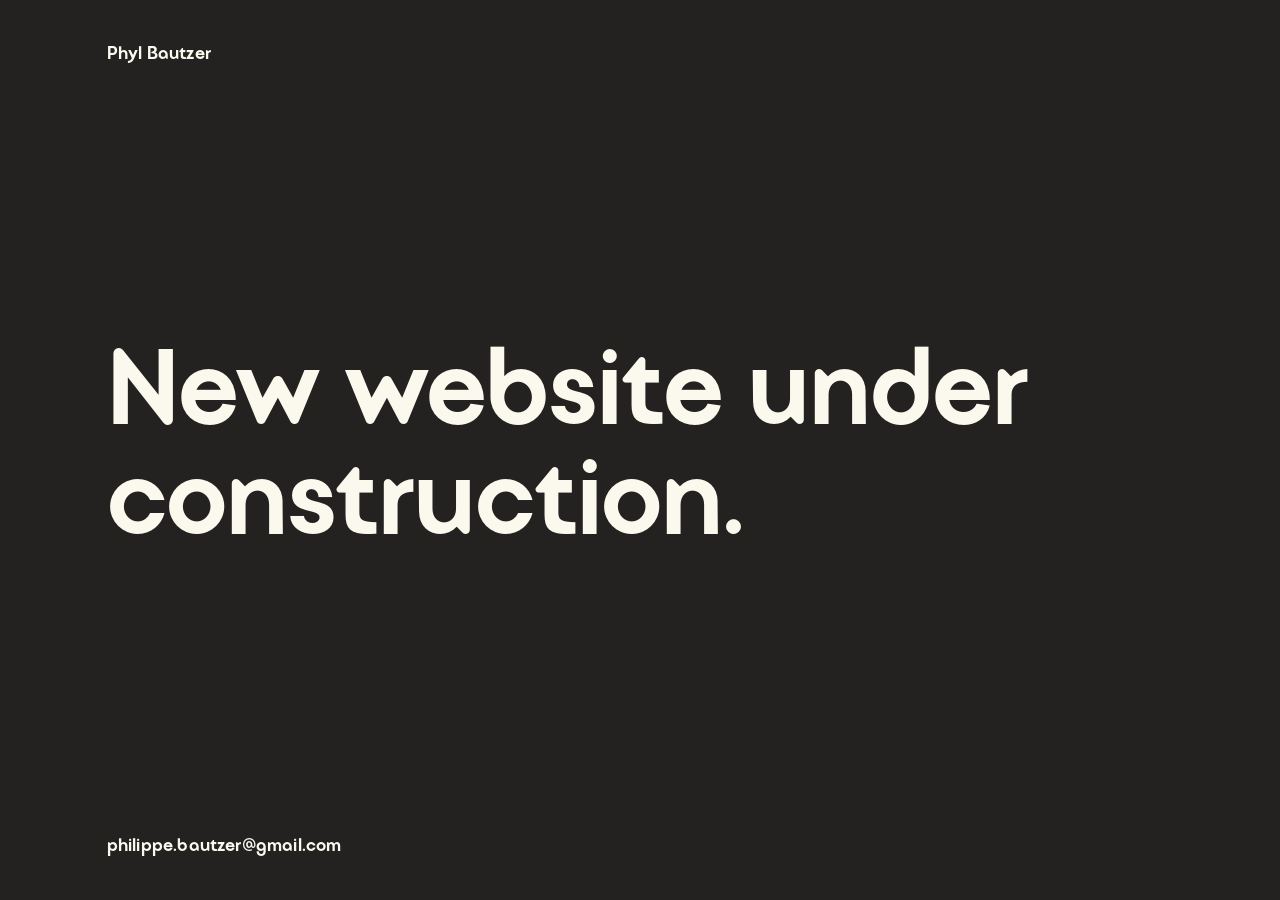
==== commit 3512653e: "Replace root redirect with an under-construction page Co-Authored-By: Claude Opus 5.5 <noreply@anthr" ====
--- a/index.html
+++ b/index.html
@@ -3,223 +3,67 @@
 <head>
 <meta charset="UTF-8">
 <meta name="viewport" content="width=device-width, initial-scale=1.0">
-<title>The Power of a Praying Mom | Case Study</title>
-<meta name="description" content="How a repurposed devotional became a five-beat prayer framework that hit a full-year lead goal in a single activation. A Compassion USA case study by Phyl Bautzer.">
-<meta property="og:type" content="article">
-<meta property="og:title" content="The Power of a Praying Mom | Case Study">
-<meta property="og:description" content="One activation. A full-year lead goal. A Compassion USA case study by Phyl Bautzer.">
-<meta property="og:url" content="https://phylb81.github.io/power-of-a-praying-mom-case-study/">
-<meta property="og:image" content="https://phylb81.github.io/power-of-a-praying-mom-case-study/assets/images/og.jpg">
-<meta name="twitter:card" content="summary_large_image">
-<link rel="preconnect" href="https://fonts.googleapis.com">
-<link rel="preconnect" href="https://fonts.gstatic.com" crossorigin>
-<link rel="stylesheet" href="https://fonts.googleapis.com/css2?family=Geist:wght@400;600;700&display=swap">
-<link rel="stylesheet" href="assets/styles.css">
+<title>Phyl Bautzer</title>
+<meta name="description" content="Phyl Bautzer, Creative Director and Creative Strategist. New website under construction.">
+<link rel="canonical" href="https://phylbautzer.com/">
+<link rel="preload" href="/case-studies/poapm/assets/fonts/Gate-Regular.otf" as="font" type="font/otf" crossorigin>
+<style>
+@font-face {
+  font-family: "Gate";
+  src: url("/case-studies/poapm/assets/fonts/Gate-Regular.otf") format("opentype");
+  font-weight: 400;
+  font-style: normal;
+  font-display: swap;
+}
+
+:root {
+  --ivory: #fbf8ee;
+  --black: #232220;
+  --font-display: "Gate", Georgia, serif;
+  --pad-x: clamp(20px, 8.34vw, 120px);
+}
+
+*, *::before, *::after { box-sizing: border-box; }
+
+html { -webkit-text-size-adjust: 100%; }
+
+body {
+  margin: 0;
+  min-height: 100vh;
+  min-height: 100svh;
+  background: var(--black);
+  color: var(--ivory);
+  font-family: var(--font-display);
+  -webkit-font-smoothing: antialiased;
+  -moz-osx-font-smoothing: grayscale;
+  display: grid;
+  grid-template-rows: auto 1fr auto;
+  padding: clamp(24px, 3.5vw, 52px) var(--pad-x);
+}
+
+a { color: inherit; text-decoration: none; }
+a:hover, a:focus-visible { text-decoration: underline; text-underline-offset: 0.2em; }
+
+.name, .contact {
+  margin: 0;
+  font-size: clamp(16px, 1.4vw, 20px);
+  letter-spacing: 0.01em;
+}
+
+.title {
+  align-self: center;
+  margin: 0;
+  max-width: 14ch;
+  font-weight: 400;
+  font-size: clamp(48px, 8.4vw, 132px);
+  line-height: 1.02;
+  letter-spacing: -0.01em;
+}
+</style>
 </head>
 <body>
-
-<main>
-
-  <!-- Hero -->
-  <header class="hero">
-    <img class="hero__img" src="assets/images/hero.webp" alt="A mother kneels in prayer on the living room floor while her children run and play around her." fetchpriority="high">
-    <div class="hero__content">
-      <h1 class="hero__title">The Power <br>of a Praying Mom</h1>
-      <p class="hero__label">Case Study</p>
-    </div>
-  </header>
-
-  <!-- Context -->
-  <section class="context">
-    <div class="context__wrap">
-      <p class="eyebrow">Context</p>
-      <p class="context__quote">“Power of a Praying Mom” was an activation within Compassion USA's Unto Jesus campaign, a top-of-funnel, influencer-led effort to reach Christian moms across the US.</p>
-      <img class="rule" src="assets/images/rule.svg" width="120" height="2" alt="">
-      <p class="context__body">The campaign was inspired by Matthew 25:40: every act of compassion toward others is an act of love Unto Jesus. As part of it, leadership asked me to create a digital Mother's Day giveaway to contribute toward our annual goal of 7,000 new leads across three activations. The proposed starting direction was to repurpose an existing five-day devotional on prayer. This case study will walk you through my process.</p>
-    </div>
-  </section>
-
-  <!-- Challenge / Insight / Concept -->
-  <section class="cic">
-    <div class="cic__col">
-      <h2 class="h2">The Challenge</h2>
-      <div class="body">
-        <p>To capture new leads on social media, the resource had to earn attention on its own and move a mother deeply enough that she'd give her email to a brand she didn't yet know.</p>
-        <p>The work had to start with no influencer signed, no clear brief, limited internal digital capacity, and a hard launch date already set.</p>
-      </div>
-    </div>
-    <div class="cic__col">
-      <h2 class="h2">The Insight</h2>
-      <div class="body">
-        <p>The key question I kept asking: Would a busy mom hand over her email for one more devotional pointing her to another ideal she can't reach?</p>
-        <p>US Christian mothers are spiritually hungry but emotionally exhausted. What she needed was permission to be imperfect and a path back to Jesus. This insight became the foundation every creative decision was built on.</p>
-      </div>
-    </div>
-    <div class="cic__col">
-      <h2 class="h2">The Concept</h2>
-      <div class="body">
-        <p>The research confirmed my instinct: a polished five-day devotional was the wrong answer for an audience already drowning in ideals. I developed the concept instead as Seven Honest Prayers for Seven Real Moments of Motherhood — closer to a modern-day lament than a devotional, built to sit with her in the hard moment, be honest about where she is and give room for God to speak to her.</p>
-      </div>
-    </div>
-  </section>
-
-  <!-- Core idea -->
-  <section class="core">
-    <p class="eyebrow">Core idea</p>
-    <h2 class="core__line">Children don’t need a perfect mom. <br class="br-wide">They need a praying one.</h2>
-  </section>
-
-  <!-- Five-Beat Framework -->
-  <section class="framework">
-    <div class="framework__top">
-      <div class="block-text">
-        <p class="eyebrow">Structuring the narrative</p>
-        <h2 class="h1 framework__title">The Five-Beat Framework</h2>
-        <div class="body body--light">
-          <p>I wanted the resource to be something a mother could return to in her moment of need, not a seven-day plan she'd fall behind on. So I framed it as moments: emotional truths she was already living, where she could be met with compassion.</p>
-          <p>All seven moments were built on a five-beat framework that dropped her into a snapshot of her life and moved her to the heart of the campaign.</p>
-        </div>
-        <a class="text-link text-link--light" href="https://www.compassion.com/unto-jesus/#start-the-journey" target="_blank" rel="noopener">Click here to access the resource.</a>
-      </div>
-      <article class="beat">
-        <img src="assets/images/beat-01.webp" width="270" height="479" loading="lazy" alt="Resource page on a coral background reading “I am not enough” in large serif type.">
-        <p class="eyebrow">Beat 01</p>
-        <h3 class="h3">Her Inner Voice</h3>
-        <p class="beat__copy">Each moment opens in her own interior voice, saying the thing she'd never say out loud. The design's job was not to soften them.</p>
-      </article>
-    </div>
-
-    <div class="beats">
-      <article class="beat">
-        <img src="assets/images/beat-02.webp" width="270" height="479" loading="lazy" alt="Resource page titled “The Moment” describing an 8am scroll past a perfect mom's Instagram post.">
-        <p class="eyebrow">Beat 02</p>
-        <h3 class="h3">Lived Experience</h3>
-        <p class="beat__copy">The 8am scroll past a perfect mom's post while she's already behind. Specificity was the key test for every single scene.</p>
-      </article>
-      <article class="beat">
-        <img src="assets/images/beat-03.webp" width="270" height="479" loading="lazy" alt="Resource page continuing “The Moment”, ending with the line “You were never supposed to be perfect.”">
-        <p class="eyebrow">Beat 03</p>
-        <h3 class="h3">The Counterpoint</h3>
-        <p class="beat__copy">"You were never supposed to be perfect." A single line that releases the lie without dismissing the heavy ache underneath.</p>
-      </article>
-      <article class="beat">
-        <img src="assets/images/beat-04.webp" width="270" height="479" loading="lazy" alt="Resource page titled “The Surrender” with an honest prayer on a navy background.">
-        <p class="eyebrow">Beat 04</p>
-        <h3 class="h3">An Honest Prayer</h3>
-        <p class="beat__copy">A prayer modeled on the biblical laments, giving her permission to express things she dares not speak, scripture woven in gracefully.</p>
-      </article>
-      <article class="beat">
-        <img src="assets/images/beat-05.webp" width="270" height="479" loading="lazy" alt="Closing Compassion page on a blue background connecting her story to the Unto Jesus movement, with a Learn More button.">
-        <p class="eyebrow">Beat 05</p>
-        <h3 class="h3">Campaign Link</h3>
-        <p class="beat__copy">Matthew 25:40 lands inside her own story; the love she pours out in obscurity is love given to Jesus himself. Revelation over branding.</p>
-      </article>
-    </div>
-  </section>
-
-  <!-- Owned channels -->
-  <section class="lead-magnet">
-    <div class="section-head">
-      <p class="eyebrow">Owned channels</p>
-      <h2 class="h2">Lead Magnet Post</h2>
-    </div>
-    <img class="lead-magnet__img" src="assets/images/lead-magnet.webp" width="1200" height="540" loading="lazy" alt="Four Compassion Instagram post designs promoting the prayer guide, including “Your kids don't need a...” and “perfect mom” headline cards.">
-  </section>
-
-  <!-- Influencer partnerships -->
-  <section class="influencers">
-    <div class="section-head">
-      <p class="eyebrow">Influencer partnerships</p>
-      <h2 class="h2">Influencer Activation &amp; Social Reach</h2>
-    </div>
-    <div class="phones">
-      <article class="phone">
-        <a class="phone__link" href="https://www.instagram.com/p/DYNIEpit6vM/" target="_blank" rel="noopener" aria-label="View Brooke Schneckloth's Reel on Instagram">
-          <img src="assets/images/influencer-1.webp" width="270" height="545" loading="lazy" alt="Phone showing Brooke Schneckloth's Instagram Reel in her kitchen.">
-        </a>
-        <p class="eyebrow">Reel</p>
-        <h3 class="h3">Brooke Schneckloth</h3>
-        <p class="beat__copy">Click on the image to view the Reel.</p>
-      </article>
-      <article class="phone">
-        <a class="phone__link" href="https://www.instagram.com/p/DYAAEEFjeEn/?igsh=MXh1MHZuN2M1NnFjYQ%3D%3D" target="_blank" rel="noopener" aria-label="View Brooke Schneckloth's Post on Instagram">
-          <img src="assets/images/influencer-2.webp" width="270" height="545" loading="lazy" alt="Phone showing Brooke Schneckloth's Instagram post reading “Your kids don't need a perfect mom, they need a praying one.”">
-        </a>
-        <p class="eyebrow">Post</p>
-        <h3 class="h3">Brooke Schneckloth</h3>
-        <p class="beat__copy">Click on the image to view the Post.</p>
-      </article>
-      <article class="phone">
-        <a class="phone__link" href="https://www.instagram.com/p/DYC7VZSg4Fa/" target="_blank" rel="noopener" aria-label="View Sarah Molitor's Reel on Instagram">
-          <img src="assets/images/influencer-3.webp" width="270" height="545" loading="lazy" alt="Phone showing Sarah Molitor's Instagram Reel with her children, captioned “We all need more of this.”">
-        </a>
-        <p class="eyebrow">Reel</p>
-        <h3 class="h3">Sarah Molitor</h3>
-        <p class="beat__copy">Click on the image to view the Reel.</p>
-      </article>
-      <article class="phone">
-        <a class="phone__link" href="https://www.instagram.com/p/DatQf2huILf/" target="_blank" rel="noopener" aria-label="View Tamera Mowry Housley's Reel on Instagram">
-          <img src="assets/images/influencer-4.webp" width="270" height="545" loading="lazy" alt="Phone showing Tamera Mowry Housley's Instagram Reel, praying hand in hand with her child.">
-        </a>
-        <p class="eyebrow">Reel</p>
-        <h3 class="h3">Tamera Mowry Housley</h3>
-        <p class="beat__copy">Click on the image to view the Reel.</p>
-      </article>
-    </div>
-  </section>
-
-  <!-- Brand partnerships -->
-  <section class="youversion">
-    <div class="block-text">
-      <p class="eyebrow">Brand partnerships</p>
-      <h2 class="h2">YouVersion</h2>
-      <div class="body">
-        <p>The seven-moments framework in devotional form: seven recognized moments of motherhood, each met with Scripture and a prayer written to meet a mom where she actually is, carrying the Unto Jesus truth that even the messy parts are lived unto Jesus.</p>
-      </div>
-      <a class="text-link" href="https://www.bible.com/reading-plans/74223-moms-7-prayers-for-7-moments/day/1" target="_blank" rel="noopener">Click here to read 7 prayers for 7 moments of motherhood</a>
-    </div>
-    <img class="youversion__img" src="assets/images/youversion.webp" width="550" height="550" loading="lazy" alt="Hands holding a phone open to the YouVersion Bible app, featuring the “Moms: 7 Prayers for 7 Moments” reading plan by Compassion.">
-  </section>
-
-  <!-- Impact -->
-  <section class="impact">
-    <div class="impact__text">
-      <p class="eyebrow">Impact</p>
-      <h2 class="h2">Scaling Real Engagement</h2>
-      <div class="body">
-        <p>The year's goal was 7,000 leads across three activations, roughly 2,300 each.</p>
-        <p>The Power of a Praying Mom captured 6,948 leads on its own, close to the entire target from a single activation. It drove 10 million organic impressions across its influencer partners and a 52% engaged-session rate, the highest of any activation that year.</p>
-      </div>
-    </div>
-    <dl class="stats">
-      <div class="stat"><dt class="stat__num">~100%</dt><dd class="stat__label">Full-Year Goal</dd></div>
-      <div class="stat"><dt class="stat__num">~7K</dt><dd class="stat__label">New Leads Captured</dd></div>
-      <div class="stat"><dt class="stat__num">10M</dt><dd class="stat__label">Organic Impressions</dd></div>
-      <div class="stat"><dt class="stat__num">52%</dt><dd class="stat__label">Engaged-Sessions Rate</dd></div>
-      <div class="stat"><dt class="stat__num">3.67M</dt><dd class="stat__label">YouVersion plan views</dd></div>
-      <div class="stat"><dt class="stat__num">~34K</dt><dd class="stat__label">New followers on YouVersion</dd></div>
-    </dl>
-  </section>
-
-</main>
-
-<!-- Contact -->
-<footer class="contact">
-  <div class="contact__wrap">
-    <p class="eyebrow">Get in touch</p>
-    <h2 class="contact__title">One Project. A Full Yearly Goal. <br>Let's Talk About What That Looks Like For You.</h2>
-    <img class="rule" src="assets/images/rule.svg" width="120" height="2" alt="">
-    <p class="contact__links">
-      <a href="mailto:philippe.bautzer@gmail.com">philippe.bautzer@gmail.com</a>
-      <span class="sep" aria-hidden="true">|</span>
-      <a href="tel:+13659988810">+1 (365) 998-8810</a>
-      <span class="sep" aria-hidden="true">|</span>
-      <a href="https://phylbautzer.myportfolio.com" target="_blank" rel="noopener">phylbautzer.myportfolio.com</a>
-      <span class="sep" aria-hidden="true">|</span>
-      <a href="https://www.linkedin.com/in/phylbautzer" target="_blank" rel="noopener">linkedin.com/in/phylbautzer</a>
-    </p>
-  </div>
-</footer>
-
+  <p class="name">Phyl Bautzer</p>
+  <h1 class="title">New website under construction.</h1>
+  <p class="contact"><a href="mailto:philippe.bautzer@gmail.com">philippe.bautzer@gmail.com</a></p>
 </body>
 </html>
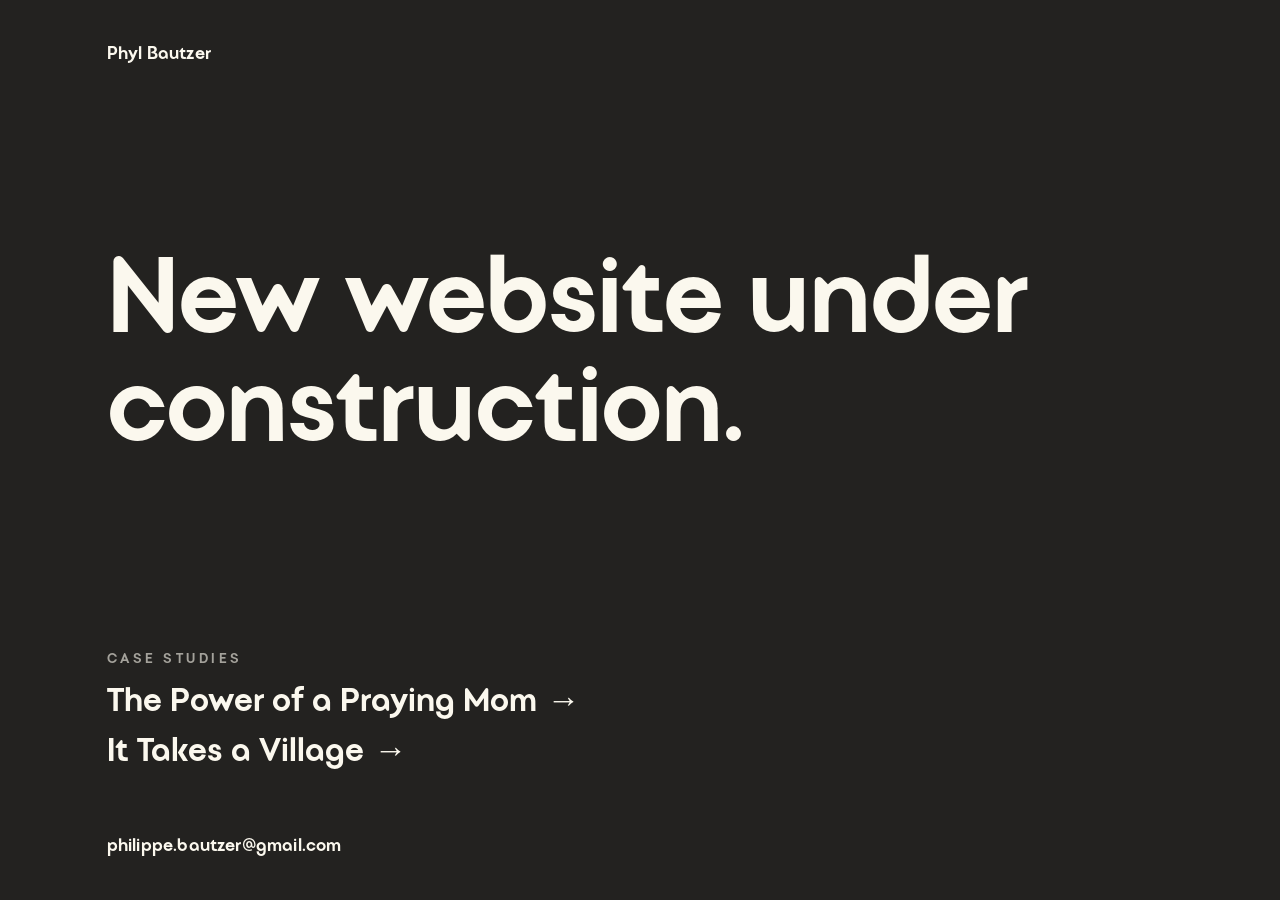
==== commit 50425ea3: "Add It Takes a Village case study and link both case studies from the homepage Co-Authored-By: Claud" ====
--- a/index.html
+++ b/index.html
@@ -37,12 +37,54 @@
   -webkit-font-smoothing: antialiased;
   -moz-osx-font-smoothing: grayscale;
   display: grid;
-  grid-template-rows: auto 1fr auto;
+  grid-template-rows: auto 1fr auto auto;
   padding: clamp(24px, 3.5vw, 52px) var(--pad-x);
 }
 
 a { color: inherit; text-decoration: none; }
 a:hover, a:focus-visible { text-decoration: underline; text-underline-offset: 0.2em; }
+
+.work {
+  margin: 0 0 clamp(40px, 5vw, 72px);
+}
+
+.work__label {
+  margin: 0 0 16px;
+  font-size: clamp(14px, 1.1vw, 16px);
+  letter-spacing: 0.25em;
+  text-transform: uppercase;
+  opacity: 0.6;
+}
+
+.work ul {
+  margin: 0;
+  padding: 0;
+  list-style: none;
+}
+
+.work li + li {
+  margin-top: 8px;
+}
+
+.work a {
+  font-size: clamp(24px, 2.6vw, 36px);
+  line-height: 1.25;
+}
+
+.work a span {
+  display: inline-block;
+  margin-left: 0.3em;
+  transition: transform 0.25s ease;
+}
+
+.work a:hover span,
+.work a:focus-visible span {
+  transform: translateX(6px);
+}
+
+@media (prefers-reduced-motion: reduce) {
+  .work a span { transition: none; }
+}
 
 .name, .contact {
   margin: 0;
@@ -64,6 +106,13 @@
 <body>
   <p class="name">Phyl Bautzer</p>
   <h1 class="title">New website under construction.</h1>
+  <nav class="work" aria-label="Case studies">
+    <p class="work__label">Case studies</p>
+    <ul>
+      <li><a href="/case-studies/poapm/">The Power of a Praying Mom<span aria-hidden="true">&rarr;</span></a></li>
+      <li><a href="/case-studies/itv/">It Takes a Village<span aria-hidden="true">&rarr;</span></a></li>
+    </ul>
+  </nav>
   <p class="contact"><a href="mailto:philippe.bautzer@gmail.com">philippe.bautzer@gmail.com</a></p>
 </body>
 </html>
